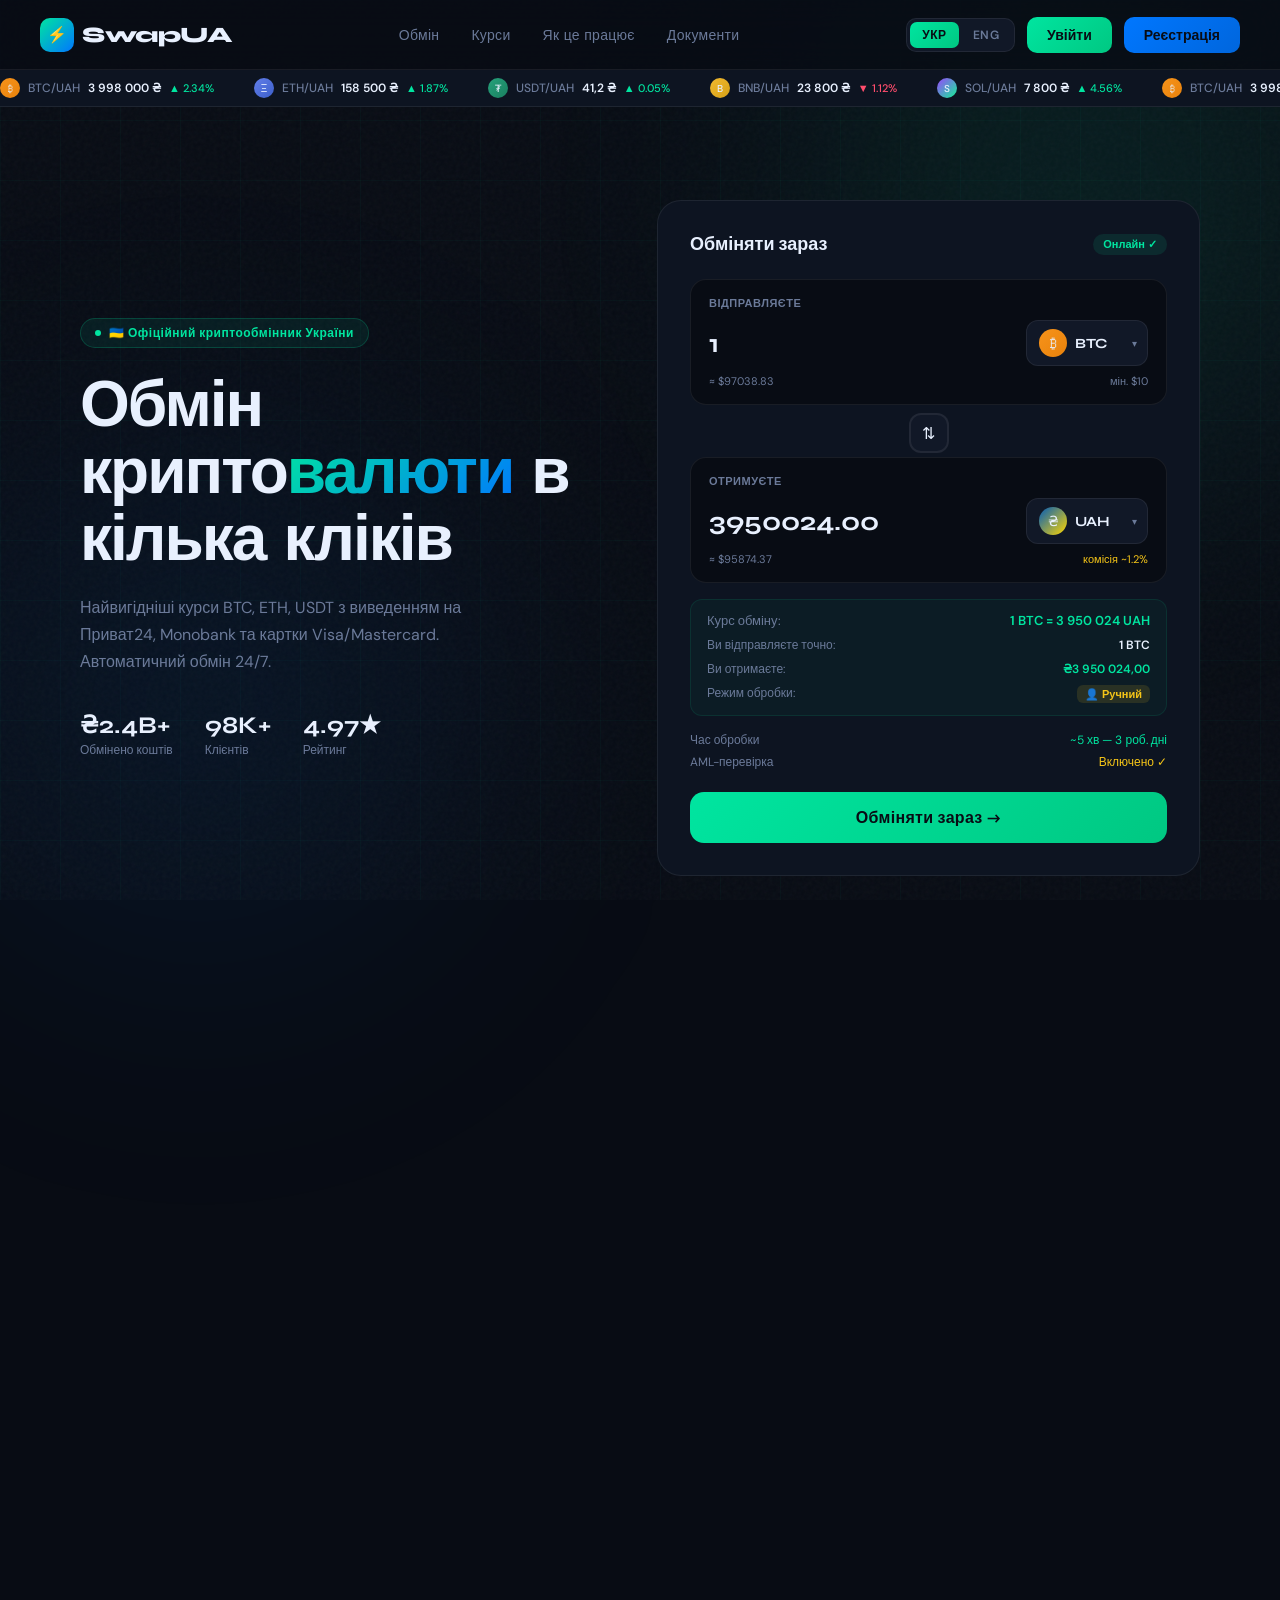
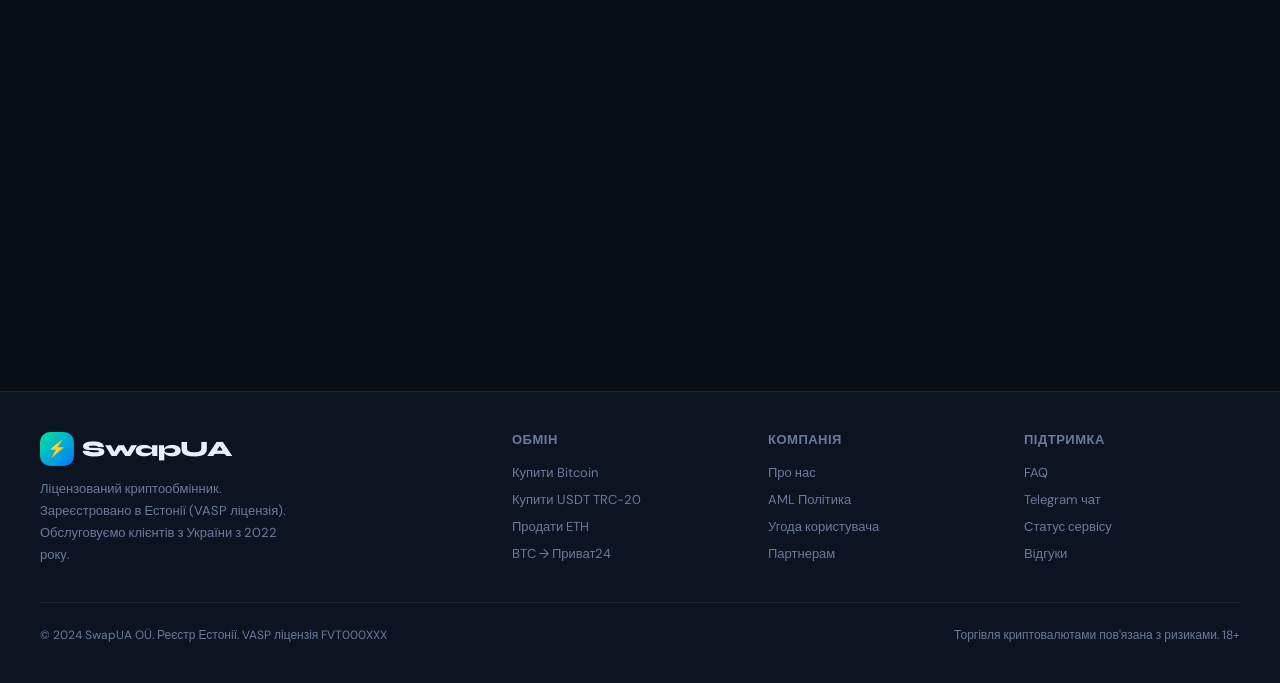
==== index.html @ 4ce8e7e5 "Add files via upload" ====
<!DOCTYPE html>
<html lang="uk">
<head>
<meta charset="UTF-8">
<meta name="viewport" content="width=device-width, initial-scale=1.0">
<title>SwapUA — Криптообмінник</title>
<link href="https://fonts.googleapis.com/css2?family=Syne:wght@400;600;700;800&family=DM+Sans:wght@300;400;500&display=swap" rel="stylesheet">
<link rel="stylesheet" href="style.css">
</head>
<body>

<div class="grid-bg"></div>
<div class="aurora aurora-1"></div>
<div class="aurora aurora-2"></div>

<!-- HEADER -->
<header>
  <a href="#" class="logo">
    <div class="logo-icon">⚡</div>
    SwapUA
  </a>

  <nav>
    <a href="#exchange" data-i18n="nav_exchange">Обмін</a>
    <a href="#rates" data-i18n="nav_rates">Курси</a>
    <a href="#how" data-i18n="nav_how">Як це працює</a>
    <a href="#legal" data-i18n="nav_legal">Документи</a>
  </nav>

  <div class="header-right">
    <div class="lang-switcher">
      <button class="lang-btn active" onclick="setLang('uk')">УКР</button>
      <button class="lang-btn" onclick="setLang('en')">ENG</button>
    </div>
    <button class="btn-primary" id="header-login-btn" onclick="openModal('login')" data-i18n="btn_login">Увійти</button>
    <button class="btn-primary" id="header-reg-btn" style="background: linear-gradient(135deg, var(--accent2), #0066dd);" onclick="openModal('register')" data-i18n="btn_register">Реєстрація</button>

    <!-- User menu (shown after login) -->
    <div id="header-user-menu" style="display:none;align-items:center;gap:10px">
      <button onclick="openWallet()" style="padding:8px 12px;background:rgba(0,119,255,0.1);border:1px solid rgba(0,119,255,0.25);border-radius:10px;color:var(--accent2);font-size:12px;font-weight:600;cursor:pointer;transition:all 0.2s;font-family:DM Sans,sans-serif" title="Гаманець">💼 Гаманець</button>
      <div onclick="openCabinet()" style="display:flex;align-items:center;gap:8px;cursor:pointer;padding:6px 12px;background:var(--surface2);border:1px solid var(--border);border-radius:12px;transition:all 0.2s" onmouseover="this.style.borderColor='rgba(0,229,160,0.4)'" onmouseout="this.style.borderColor='var(--border)'">
        <div id="header-avatar" class="user-avatar" style="width:30px;height:30px;font-size:11px;font-weight:800">??</div>
        <span id="header-username" style="font-size:13px;font-weight:600;max-width:90px;overflow:hidden;text-overflow:ellipsis;white-space:nowrap">User</span>
        <span id="header-role-badge" style="display:none;font-size:9px;background:rgba(255,77,109,0.2);color:#ff4d6d;padding:2px 6px;border-radius:4px;font-weight:700">ADMIN</span>
      </div>
    </div>
  </div>
</header>

<!-- TICKER -->
<div class="ticker-bar">
  <div class="ticker-inner" id="ticker">
    <!-- JS fills -->
  </div>
</div>

<main>
  <!-- HERO -->
  <section class="hero" id="exchange">
    <div class="hero-left">
      <div class="hero-label" data-i18n="hero_badge">🇺🇦 Офіційний криптообмінник України</div>
      <h1 data-i18n-html="hero_title">Обмін крипто<span>валюти</span> в кілька кліків</h1>
      <p class="hero-desc" data-i18n="hero_desc">Найвигідніші курси BTC, ETH, USDT з виведенням на Приват24, Monobank та картки Visa/Mastercard. Автоматичний обмін 24/7.</p>
      <div class="hero-stats">
        <div class="stat">
          <div class="stat-val">₴2.4B+</div>
          <div class="stat-lbl" data-i18n="stat1">Обмінено коштів</div>
        </div>
        <div class="stat">
          <div class="stat-val">98K+</div>
          <div class="stat-lbl" data-i18n="stat2">Клієнтів</div>
        </div>
        <div class="stat">
          <div class="stat-val">4.97★</div>
          <div class="stat-lbl" data-i18n="stat3">Рейтинг</div>
        </div>
      </div>
    </div>

    <!-- EXCHANGE WIDGET -->
    <div class="exchange-card" id="exchange-widget">
      <div class="card-title">
        <span data-i18n="widget_title">Обміняти зараз</span>
        <span class="card-badge" data-i18n="widget_badge">Онлайн ✓</span>
      </div>

      <div class="swap-field">
        <label data-i18n="give">ВІДПРАВЛЯЄТЕ</label>
        <div class="field-inner">
          <input type="number" id="fromAmount" placeholder="0.00" oninput="calcExchange('from')" value="1">
          <div class="currency-select">
            <div class="coin-icon btc" id="fromIcon">₿</div>
            <select id="fromCurrency" onchange="updateRate()">
              <option value="BTC">BTC</option>
              <option value="ETH">ETH</option>
              <option value="USDT">USDT</option>
              <option value="BNB">BNB</option>
              <option value="SOL">SOL</option>
              <option value="UAH">UAH</option>
            </select>
            <span class="select-arrow">▾</span>
          </div>
        </div>
        <div class="field-balance" style="justify-content:space-between">
          <span id="from-usd-equiv" style="color:var(--muted);font-size:11px">≈ $0.00</span>
          <span style="color:var(--muted);font-size:11px" data-i18n="min_sum_hint">мін. $10</span>
        </div>
      </div>

      <div class="swap-arrow-wrap">
        <div class="swap-arrow" onclick="swapCurrencies()" title="Поміняти місцями">⇅</div>
      </div>

      <div class="swap-field">
        <label data-i18n="get">ОТРИМУЄТЕ</label>
        <div class="field-inner">
          <input type="number" id="toAmount" placeholder="0.00" oninput="calcExchange('to')">
          <div class="currency-select">
            <div class="coin-icon uah" id="toIcon">₴</div>
            <select id="toCurrency" onchange="updateRate()">
              <option value="UAH">UAH</option>
              <option value="BTC">BTC</option>
              <option value="ETH">ETH</option>
              <option value="USDT">USDT</option>
              <option value="BNB">BNB</option>
              <option value="SOL">SOL</option>
            </select>
            <span class="select-arrow">▾</span>
          </div>
        </div>
        <div class="field-balance" style="justify-content:space-between">
          <span id="to-usd-equiv" style="color:var(--muted);font-size:11px">≈ $0.00</span>
          <span style="color:var(--gold);font-size:11px" id="feeDisplay">комісія ~1.2%</span>
        </div>
      </div>

      <div class="rate-info" style="flex-direction:column;gap:8px;align-items:stretch">
        <div style="display:flex;justify-content:space-between;align-items:center">
          <span class="rate-label" data-i18n="rate_label">Курс обміну:</span>
          <span class="rate-val" id="rateDisplay">1 BTC = 3,998,000 UAH</span>
        </div>
        <div style="display:flex;justify-content:space-between;font-size:12px">
          <span style="color:var(--muted)">Ви відправляєте точно:</span>
          <span id="exact-send" style="color:var(--text);font-weight:600">—</span>
        </div>
        <div style="display:flex;justify-content:space-between;font-size:12px">
          <span style="color:var(--muted)">Ви отримаєте:</span>
          <span id="exact-get" style="color:var(--accent);font-weight:600">—</span>
        </div>
        <div style="display:flex;justify-content:space-between;font-size:12px">
          <span style="color:var(--muted)">Режим обробки:</span>
          <span id="mode-badge" style="font-weight:600;font-size:11px;padding:2px 8px;border-radius:6px;background:rgba(0,229,160,0.12);color:var(--accent)">⚡ Авто</span>
        </div>
      </div>

      <div class="fee-row"><span data-i18n="processing">Час обробки</span><span style="color:var(--accent)">~5 хв — 3 роб. дні</span></div>
      <div class="fee-row"><span data-i18n="aml">AML-перевірка</span><span style="color:var(--gold)" data-i18n="included">Включено ✓</span></div>

      <button class="submit-btn" onclick="startExchange()" data-i18n="btn_exchange">Обміняти зараз →</button>
    </div>
  </section>

  <!-- FEATURES -->
  <section class="features reveal" id="features">
    <div class="section-header">
      <div class="section-tag" data-i18n="why_tag">Чому ми</div>
      <h2 data-i18n="why_title">Безпечно. Швидко. Вигідно.</h2>
    </div>
    <div class="features-grid">
      <div class="feature-card">
        <div class="feature-icon" style="background:rgba(0,229,160,0.1)">🔒</div>
        <h3 data-i18n="f1_title">AML/KYC захист</h3>
        <p data-i18n="f1_desc">Автоматична перевірка кожної транзакції через Chainalysis та Crystal Blockchain. Ваші кошти завжди чисті.</p>
      </div>
      <div class="feature-card">
        <div class="feature-icon" style="background:rgba(0,119,255,0.1)">⚡</div>
        <h3 data-i18n="f2_title">Миттєвий обмін</h3>
        <p data-i18n="f2_desc">Автоматичні угоди до $5,000 виконуються за 5-15 хвилин. Підтримуємо TRC-20 та ERC-20 для USDT.</p>
      </div>
      <div class="feature-card">
        <div class="feature-icon" style="background:rgba(245,197,24,0.1)">📈</div>
        <h3 data-i18n="f3_title">Найкращий курс</h3>
        <p data-i18n="f3_desc">Курс формується на основі даних Binance та WhiteBIT з мінімальною націнкою 0.8-1.5%.</p>
      </div>
      <div class="feature-card">
        <div class="feature-icon" style="background:rgba(0,229,160,0.1)">🏦</div>
        <h3 data-i18n="f4_title">Українські банки</h3>
        <p data-i18n="f4_desc">Виведення на Приват24, Monobank, ПУМБ, А-Банк. Поповнення через Visa/Mastercard.</p>
      </div>
      <div class="feature-card">
        <div class="feature-icon" style="background:rgba(0,119,255,0.1)">🛡️</div>
        <h3 data-i18n="f5_title">Холодне зберігання</h3>
        <p data-i18n="f5_desc">95% резервів на холодних гаманцях з мультипідписом. 2FA для всіх акаунтів.</p>
      </div>
      <div class="feature-card">
        <div class="feature-icon" style="background:rgba(245,197,24,0.1)">📋</div>
        <h3 data-i18n="f6_title">Легальна робота</h3>
        <p data-i18n="f6_desc">Зареєстровані в ЄС (Естонія). Відповідаємо вимогам AML/VASP Директиви ЄС 5AMLD/6AMLD.</p>
      </div>
    </div>
  </section>

  <!-- RATES TABLE -->
  <section class="pairs-section reveal" id="rates">
    <div class="section-header">
      <div class="section-tag" data-i18n="rates_tag">Актуальні курси</div>
      <h2 data-i18n="rates_title">Популярні напрямки обміну</h2>
    </div>
    <div class="pairs-table">
      <table>
        <thead>
          <tr>
            <th data-i18n="th_pair">Пара</th>
            <th data-i18n="th_buy">Купівля</th>
            <th data-i18n="th_sell">Продаж</th>
            <th data-i18n="th_change">Зміна 24г</th>
            <th data-i18n="th_reserve">Резерв</th>
            <th></th>
          </tr>
        </thead>
        <tbody id="ratesTable">
          <!-- JS fills -->
        </tbody>
      </table>
    </div>
  </section>

  <!-- HOW IT WORKS -->
  <section class="steps-section reveal" id="how">
    <div class="section-header">
      <div class="section-tag" data-i18n="how_tag">Як це працює</div>
      <h2 data-i18n="how_title">4 кроки до обміну</h2>
    </div>
    <div class="steps-grid">
      <div class="step-card">
        <div class="step-num">1</div>
        <h3 data-i18n="s1_title">Оберіть напрямок</h3>
        <p data-i18n="s1_desc">Вкажіть яку валюту ви відправляєте та що хочете отримати</p>
      </div>
      <div class="step-card">
        <div class="step-num">2</div>
        <h3 data-i18n="s2_title">Вкажіть реквізити</h3>
        <p data-i18n="s2_desc">Введіть адресу гаманця або номер картки для зарахування коштів</p>
      </div>
      <div class="step-card">
        <div class="step-num">3</div>
        <h3 data-i18n="s3_title">Відправте кошти</h3>
        <p data-i18n="s3_desc">Переведіть вказану суму на наші реквізити, ми підтвердимо отримання</p>
      </div>
      <div class="step-card">
        <div class="step-num">4</div>
        <h3 data-i18n="s4_title">Отримайте гроші</h3>
        <p data-i18n="s4_desc">Після підтвердження ви отримаєте кошти протягом 5-30 хвилин</p>
      </div>
    </div>
  </section>

  <!-- LEGAL CHECKLIST -->
  <section class="legal-section reveal" id="legal">
    <div class="section-header">
      <div class="section-tag" data-i18n="legal_tag">Checklist для бізнесу</div>
      <h2 data-i18n="legal_title">Покроковий план запуску</h2>
    </div>

    <div class="tabs">
      <button class="tab-btn active" onclick="switchTab('legal-tab')" data-i18n="tab_legal">⚖️ Юридична підготовка</button>
      <button class="tab-btn" onclick="switchTab('tech-tab')" data-i18n="tab_tech">💻 Технічна реалізація</button>
      <button class="tab-btn" onclick="switchTab('security-tab')" data-i18n="tab_security">🔐 Безпека</button>
      <button class="tab-btn" onclick="switchTab('launch-tab')" data-i18n="tab_launch">🚀 Запуск</button>
    </div>

    <div id="legal-tab" class="tab-content active">
      <div class="checklist">
        <div class="check-item">
          <div class="check-icon warn">⚠</div>
          <div class="check-text">
            <strong data-i18n="l1_title">Закон «Про віртуальні активи» — статус 2024</strong>
            <span data-i18n="l1_desc">Закон № 2074-IX прийнятий, але не набрав чинності — для цього потрібні зміни до Податкового кодексу. Повноцінна регуляція очікується. Поки що криптовалюти в "сірій зоні" — ні заборонені, ні легалізовані.</span>
          </div>
        </div>
        <div class="check-item">
          <div class="check-icon info">🇪🇺</div>
          <div class="check-text">
            <strong data-i18n="l2_title">Реєстрація в Естонії або Литві (рекомендовано)</strong>
            <span data-i18n="l2_desc">Естонія: VASP-ліцензія від Finantsinspektsioon (~€3,500-5,000, 3-6 місяців). Литва: реєстрація VASP у FNTT (~€1,000-2,000). Обидва варіанти дозволяють легально обслуговувати клієнтів з України. Польща — альтернатива через реєстр VASP у KNF.</span>
          </div>
        </div>
        <div class="check-item">
          <div class="check-icon warn">₴</div>
          <div class="check-text">
            <strong data-i18n="l3_title">Оподаткування для фізичних осіб (Україна)</strong>
            <span data-i18n="l3_desc">Дохід від обміну крипто для фізосіб: ПДФО 18% + військовий збір 1.5% = 19.5% від прибутку. База — різниця між ціною продажу та купівлі крипти. Рекомендуємо ФОП 3 група (єдиний податок 5%) для легального проведення операцій через бізнес.</span>
          </div>
        </div>
        <div class="check-item">
          <div class="check-icon done">✓</div>
          <div class="check-text">
            <strong data-i18n="l4_title">AML/KYC — обов'язкові вимоги</strong>
            <span data-i18n="l4_desc">При ліцензії ЄС — обов'язкова KYC верифікація (паспорт + фото). Підключити AML-скринінг: Chainalysis, Crystal Blockchain або Elliptic. Перевіряти "брудну" крипто пов'язану з darknet/sanctions. Вести журнали транзакцій 5 років. CTR для операцій від €10,000.</span>
          </div>
        </div>
        <div class="check-item">
          <div class="check-icon info">📄</div>
          <div class="check-text">
            <strong data-i18n="l5_title">Внутрішні документи</strong>
            <span data-i18n="l5_desc">Розробити: Політику AML/CFT, KYC-процедури, Правила Сервісу, Політику конфіденційності (GDPR), Договір публічної оферти. Призначити AML-офіцера. Підписати договір з банком-партнером для фіатних операцій.</span>
          </div>
        </div>
      </div>
    </div>

    <div id="tech-tab" class="tab-content">
      <div class="checklist">
        <div class="check-item">
          <div class="check-icon info">🏗️</div>
          <div class="check-text">
            <strong data-i18n="t1_title">Вибір архітектури: White Label vs власна розробка</strong>
            <span data-i18n="t1_desc">White Label (BoxExchanger, Merkeleon): $2,000-8,000, запуск за 2-4 тижні. Власна розробка: від $50,000+, 6-12 місяців. Рекомендація: на старті — White Label рішення для перевірки бізнес-моделі, потім власна розробка.</span>
          </div>
        </div>
        <div class="check-item">
          <div class="check-icon done">✓</div>
          <div class="check-text">
            <strong data-i18n="t2_title">Стек технологій</strong>
            <span data-i18n="t2_desc">Backend: Laravel (PHP) або Node.js + TypeScript. Frontend: React.js / Next.js. БД: PostgreSQL + Redis (кешування курсів). Блокчейн: BitcoinCore, Geth (Ethereum), TRON Full Node. Платіжні шлюзи: WayForPay, LiqPay, Plata (UA). Хостинг: AWS Frankfurt або Hetzner (Фінляндія) для GDPR.</span>
          </div>
        </div>
        <div class="check-item">
          <div class="check-icon done">✓</div>
          <div class="check-text">
            <strong data-i18n="t3_title">Модуль гаманців та резервів</strong>
            <span data-i18n="t3_desc">Гарячі гаманці: 5-10% резервів для автоматичних виплат. Холодні гаманці: 90-95% резервів на апаратних гаманцях (Ledger/Trezor) з multisig 2-of-3. Підтримка мереж: BTC (SegWit), ETH (ERC-20), TRON (TRC-20), BNB Smart Chain. Автоматичне поповнення гарячих гаманців.</span>
          </div>
        </div>
        <div class="check-item">
          <div class="check-icon info">💰</div>
          <div class="check-text">
            <strong data-i18n="t4_title">Курсоутворення та ліквідність</strong>
            <span data-i18n="t4_desc">Підключити API: Binance, WhiteBIT, Bybit для отримання ринкових курсів (WebSocket). Додати спред 0.8-2% (залежно від обсягу). Для великих угод ($10K+) — ручний режим з OTC-деском. API агрегатор: CoinGecko або CoinMarketCap для резервних даних.</span>
          </div>
        </div>
      </div>
    </div>

    <div id="security-tab" class="tab-content">
      <div class="checklist">
        <div class="check-item">
          <div class="check-icon done">✓</div>
          <div class="check-text">
            <strong data-i18n="sec1_title">Двофакторна автентифікація (2FA)</strong>
            <span data-i18n="sec1_desc">Обов'язкова 2FA для адмінів через TOTP (Google Authenticator). Рекомендована для клієнтів при виведенні від $500. Апаратні ключі (YubiKey) для серверного доступу. SMS-верифікація як резервний метод.</span>
          </div>
        </div>
        <div class="check-item">
          <div class="check-icon done">✓</div>
          <div class="check-text">
            <strong data-i18n="sec2_title">Захист від DDoS та атак</strong>
            <span data-i18n="sec2_desc">Cloudflare Pro/Business план (від $20/місяць) — DDoS L3/L4/L7. WAF (Web Application Firewall) для захисту від SQL-ін'єкцій та XSS. Rate limiting на API (max 100 req/хв на IP). Окремий сервер для адмін-панелі (whitelist IP). SSL/TLS 1.3 обов'язково.</span>
          </div>
        </div>
        <div class="check-item">
          <div class="check-icon warn">🔑</div>
          <div class="check-text">
            <strong data-i18n="sec3_title">Управління приватними ключами</strong>
            <span data-i18n="sec3_desc">Multisig схема: 2-of-3 підписи для виведення з холодних гаманців. Зберігання seed-фраз в HSM (Hardware Security Module) або розподілено між засновниками. Ніколи не зберігати ключі на онлайн-серверах. Щомісячний аудит гаманців.</span>
          </div>
        </div>
        <div class="check-item">
          <div class="check-icon info">📊</div>
          <div class="check-text">
            <strong data-i18n="sec4_title">Моніторинг та аудит</strong>
            <span data-i18n="sec4_desc">Система алертів: сповіщення при аномальних транзакціях (Telegram-бот). Логування всіх дій адмінів. Щоквартальний pentest від незалежної компанії. Програма Bug Bounty для пошуку вразливостей. Резервне копіювання БД щогодини.</span>
          </div>
        </div>
      </div>
    </div>

    <div id="launch-tab" class="tab-content">
      <div class="checklist">
        <div class="check-item">
          <div class="check-icon info">🎯</div>
          <div class="check-text">
            <strong data-i18n="la1_title">SEO для українського ринку</strong>
            <span data-i18n="la1_desc">URL структура: /купити-btc-грн, /продати-usdt-trc20, /обмін-eth-на-гривню. Ключові слова: "криптообмінник Україна", "купити біткоін за гривню", "USDT TRC20 Приват24". Реєстрація в агрегаторах: BestChange, Obmify, Kurs.expert. Локальне SEO — Google Business Profile.</span>
          </div>
        </div>
        <div class="check-item">
          <div class="check-icon done">✓</div>
          <div class="check-text">
            <strong data-i18n="la2_title">Агрегатори та моніторинги</strong>
            <span data-i18n="la2_desc">Підключитися до BestChange (найбільший агрегатор в СНД/UA): реєстрація + верифікація резервів. Obmify, Сhanger.com, ExchangeSumo. Підтримувати актуальні курси через XML/JSON API feed кожні 30 секунд. Рейтинг залежить від відгуків — стимулювати клієнтів.</span>
          </div>
        </div>
        <div class="check-item">
          <div class="check-icon done">✓</div>
          <div class="check-text">
            <strong data-i18n="la3_title">Маркетинг та партнерська програма</strong>
            <span data-i18n="la3_desc">Реферальна програма: 0.3-0.5% від обсягу залученого клієнта. Telegram-канал з курсами та новинами. Партнерство з Ukrainian crypto-спільнотами (Cryptoukraine, UAH crypto). Google Ads на брендові та транзакційні запити. Бонус 50 грн за перший обмін.</span>
          </div>
        </div>
        <div class="check-item">
          <div class="check-icon warn">📞</div>
          <div class="check-text">
            <strong data-i18n="la4_title">Підтримка клієнтів</strong>
            <span data-i18n="la4_desc">Live-chat на сайті (Intercom або Crisp). Telegram-бот для перевірки статусу угоди. Підтримка 24/7 або 9:00-22:00. SLA: відповідь протягом 15 хвилин. Публічна сторінка status.swapua.com для відстеження доступності сервісу.</span>
          </div>
        </div>
      </div>
    </div>
  </section>
</main>

<!-- FOOTER -->
<footer>
  <div class="footer-inner">
    <div class="footer-brand">
      <a href="#" class="logo" style="text-decoration:none;">
        <div class="logo-icon">⚡</div>
        SwapUA
      </a>
      <p data-i18n="footer_desc">Ліцензований криптообмінник. Зареєстровано в Естонії (VASP ліцензія). Обслуговуємо клієнтів з України з 2022 року.</p>
    </div>
    <div class="footer-col">
      <h4 data-i18n="footer_exchange">Обмін</h4>
      <a href="#" data-i18n="fc1_1">Купити Bitcoin</a>
      <a href="#" data-i18n="fc1_2">Купити USDT TRC-20</a>
      <a href="#" data-i18n="fc1_3">Продати ETH</a>
      <a href="#" data-i18n="fc1_4">BTC → Приват24</a>
    </div>
    <div class="footer-col">
      <h4 data-i18n="footer_company">Компанія</h4>
      <a href="#" data-i18n="fc2_1">Про нас</a>
      <a href="#" data-i18n="fc2_2">AML Політика</a>
      <a href="#" data-i18n="fc2_3">Угода користувача</a>
      <a href="#" data-i18n="fc2_4">Партнерам</a>
    </div>
    <div class="footer-col">
      <h4 data-i18n="footer_support">Підтримка</h4>
      <a href="#" data-i18n="fc3_1">FAQ</a>
      <a href="#" data-i18n="fc3_2">Telegram чат</a>
      <a href="#" data-i18n="fc3_3">Статус сервісу</a>
      <a href="#" data-i18n="fc3_4">Відгуки</a>
    </div>
  </div>
  <div class="footer-bottom">
    <span data-i18n="footer_copy">© 2024 SwapUA OÜ. Реєстр Естонії. VASP ліцензія FVT000XXX</span>
    <span data-i18n="footer_risk">Торгівля криптовалютами пов'язана з ризиками. 18+</span>
  </div>
</footer>

<!-- ══════════════ MODAL: LOGIN ══════════════ -->
<div class="modal-overlay" id="modal-login">
  <div class="modal" style="max-width:420px">
    <button class="modal-close" onclick="closeModal('login')">×</button>
    <div style="text-align:center;margin-bottom:24px">
      <div style="width:52px;height:52px;background:linear-gradient(135deg,var(--accent),var(--accent2));border-radius:16px;display:flex;align-items:center;justify-content:center;font-size:24px;margin:0 auto 12px">🔐</div>
      <h2 style="font-family:Syne,sans-serif;font-size:22px;font-weight:800;letter-spacing:-0.5px" data-i18n="login_title">Увійти</h2>
      <p style="font-size:13px;color:var(--muted);margin-top:4px" data-i18n="login_desc">Раді вас бачити знову!</p>
    </div>
    <div class="form-group">
      <label data-i18n="email">Email</label>
      <input type="email" id="login-email" placeholder="your@email.com" oninput="clearFormError('login-error')">
    </div>
    <div class="form-group" style="position:relative">
      <label data-i18n="password">Пароль</label>
      <input type="password" id="login-password" placeholder="••••••••" oninput="clearFormError('login-error')" onkeydown="if(event.key==='Enter')doLogin()">
      <span onclick="togglePass('login-password',this)" style="position:absolute;right:14px;top:38px;cursor:pointer;color:var(--muted);font-size:16px;user-select:none">👁</span>
    </div>
    <div id="login-error" class="form-error" style="display:none"></div>
    <button class="submit-btn" onclick="doLogin()" id="login-submit-btn" data-i18n="btn_login">Увійти</button>
    <div style="text-align:center;margin-top:16px;font-size:13px;color:var(--muted)">
      Немає акаунту? <span onclick="switchModal('login','register')" style="color:var(--accent);cursor:pointer;font-weight:600">Зареєструватись</span>
    </div>
  </div>
</div>

<!-- ══════════════ MODAL: REGISTER ══════════════ -->
<div class="modal-overlay" id="modal-register">
  <div class="modal" style="max-width:460px">
    <button class="modal-close" onclick="closeModal('register')">×</button>
    <div style="text-align:center;margin-bottom:24px">
      <div style="width:52px;height:52px;background:linear-gradient(135deg,var(--accent),var(--accent2));border-radius:16px;display:flex;align-items:center;justify-content:center;font-size:24px;margin:0 auto 12px">🚀</div>
      <h2 style="font-family:Syne,sans-serif;font-size:22px;font-weight:800;letter-spacing:-0.5px" data-i18n="reg_title">Реєстрація</h2>
      <p style="font-size:13px;color:var(--muted);margin-top:4px" data-i18n="reg_desc">Створіть акаунт та отримайте бонус ₴50</p>
    </div>
    <div style="display:grid;grid-template-columns:1fr 1fr;gap:12px">
      <div class="form-group">
        <label>Ім'я *</label>
        <input type="text" id="reg-firstname" placeholder="Іван" oninput="clearFormError('reg-error')">
      </div>
      <div class="form-group">
        <label>Прізвище *</label>
        <input type="text" id="reg-lastname" placeholder="Петренко" oninput="clearFormError('reg-error')">
      </div>
    </div>
    <div class="form-group">
      <label>Email *</label>
      <input type="email" id="reg-email" placeholder="your@email.com" oninput="clearFormError('reg-error')">
    </div>
    <div class="form-group">
      <label>Номер телефону</label>
      <input type="tel" id="reg-phone" placeholder="+380 XX XXX XX XX">
    </div>
    <div class="form-group" style="position:relative">
      <label>Пароль * <span style="color:var(--muted);font-weight:400;font-size:11px">(мін. 8 символів, 1 велика, 1 цифра)</span></label>
      <input type="password" id="reg-password" placeholder="••••••••" oninput="checkPasswordStrength(this.value);clearFormError('reg-error')">
      <span onclick="togglePass('reg-password',this)" style="position:absolute;right:14px;top:38px;cursor:pointer;color:var(--muted);font-size:16px;user-select:none">👁</span>
    </div>
    <div id="pw-strength-bar" style="height:4px;border-radius:4px;background:var(--border);margin:-6px 0 12px;overflow:hidden">
      <div id="pw-strength-fill" style="height:100%;width:0%;transition:width 0.3s,background 0.3s;border-radius:4px"></div>
    </div>
    <div class="form-group" style="position:relative">
      <label>Підтвердити пароль *</label>
      <input type="password" id="reg-password2" placeholder="••••••••" oninput="clearFormError('reg-error')" onkeydown="if(event.key==='Enter')doRegister()">
      <span onclick="togglePass('reg-password2',this)" style="position:absolute;right:14px;top:38px;cursor:pointer;color:var(--muted);font-size:16px;user-select:none">👁</span>
    </div>
    <div class="form-group">
      <label style="display:flex;align-items:flex-start;gap:8px;cursor:pointer;font-weight:400;text-transform:none;letter-spacing:0;font-size:12px;color:var(--muted)">
        <input type="checkbox" id="reg-terms" style="margin-top:2px;accent-color:var(--accent)">
        Я погоджуюсь з <span style="color:var(--accent);margin:0 3px;cursor:pointer">Умовами використання</span> та <span style="color:var(--accent);margin:0 3px;cursor:pointer">Політикою конфіденційності</span>
      </label>
    </div>
    <div id="reg-error" class="form-error" style="display:none"></div>
    <button class="submit-btn" onclick="doRegister()" id="reg-submit-btn">Зареєструватися 🎉</button>
    <div style="text-align:center;margin-top:16px;font-size:13px;color:var(--muted)">
      Вже є акаунт? <span onclick="switchModal('register','login')" style="color:var(--accent);cursor:pointer;font-weight:600">Увійти</span>
    </div>
  </div>
</div>

<!-- ══════════════ MODAL: USER CABINET ══════════════ -->
<div class="modal-overlay" id="modal-cabinet">
  <div class="modal" style="max-width:540px">
    <button class="modal-close" onclick="closeModal('cabinet')">×</button>
    <div id="cabinet-content"></div>
  </div>
</div>

<!-- ══════════════ MODAL: ADMIN PANEL ══════════════ -->
<div class="modal-overlay" id="modal-admin">
  <div class="modal" style="max-width:700px;max-height:85vh;overflow-y:auto">
    <button class="modal-close" onclick="closeModal('admin')">×</button>
    <div style="display:flex;align-items:center;gap:12px;margin-bottom:24px">
      <div style="width:44px;height:44px;background:linear-gradient(135deg,#ff4d6d,#c9184a);border-radius:12px;display:flex;align-items:center;justify-content:center;font-size:20px">🛡️</div>
      <div>
        <h2 style="font-family:Syne,sans-serif;font-size:20px;font-weight:800;letter-spacing:-0.5px">Адмін-панель</h2>
        <p style="font-size:12px;color:var(--muted)">База користувачів SwapUA</p>
      </div>
      <button onclick="exportUsers()" style="margin-left:auto;padding:8px 14px;background:rgba(0,229,160,0.1);border:1px solid rgba(0,229,160,0.3);border-radius:10px;color:var(--accent);font-size:12px;font-weight:600;cursor:pointer">⬇ Експорт JSON</button>
    </div>
    <div id="admin-stats" style="display:grid;grid-template-columns:repeat(3,1fr);gap:12px;margin-bottom:20px"></div>
    <input type="text" id="admin-search" placeholder="🔍 Пошук по імені або email..." oninput="renderAdminTable()" style="width:100%;padding:10px 14px;background:var(--bg);border:1px solid var(--border);border-radius:10px;color:var(--text);font-size:13px;outline:none;margin-bottom:14px">
    <div id="admin-table"></div>
  </div>
</div>

<!-- ══════════════ MODAL: ORDER FORM ══════════════ -->
<div class="modal-overlay" id="modal-order">
  <div class="modal" style="max-width:500px;max-height:92vh;overflow-y:auto;padding:0">

    <!-- Header gradient -->
    <div style="background:linear-gradient(135deg,#0d2137,#091420);border-radius:24px 24px 0 0;padding:28px 28px 24px;border-bottom:1px solid var(--border)">
      <div style="display:flex;align-items:flex-start;justify-content:space-between;gap:12px">
        <div>
          <div style="display:inline-flex;align-items:center;gap:6px;background:rgba(0,229,160,0.1);border:1px solid rgba(0,229,160,0.2);border-radius:100px;padding:4px 12px;font-size:11px;font-weight:700;color:var(--accent);margin-bottom:10px">
            <span style="width:6px;height:6px;background:var(--accent);border-radius:50%;animation:blink 1.5s infinite"></span>
            Нова заявка
          </div>
          <h2 style="font-family:Syne,sans-serif;font-size:20px;font-weight:800;letter-spacing:-0.5px;margin-bottom:6px">Заповніть форму заявки</h2>
          <p style="font-size:12px;color:var(--muted);line-height:1.5">Вкажіть контактні дані та реквізити для отримання коштів</p>
        </div>
        <button class="modal-close" onclick="closeModal('order')" style="position:static;flex-shrink:0">×</button>
      </div>

      <!-- Order summary strip -->
      <div id="order-summary-strip" style="display:flex;align-items:center;justify-content:space-between;background:rgba(0,0,0,0.3);border:1px solid var(--border);border-radius:14px;padding:14px 16px;margin-top:16px;gap:8px;flex-wrap:wrap">
        <div style="text-align:center">
          <div style="font-size:10px;color:var(--muted);font-weight:600;text-transform:uppercase;letter-spacing:0.5px;margin-bottom:4px">Відправляєте</div>
          <div id="ord-from" style="font-family:Syne,sans-serif;font-size:16px;font-weight:800;color:var(--text)">—</div>
        </div>
        <div style="font-size:22px;color:var(--muted)">→</div>
        <div style="text-align:center">
          <div style="font-size:10px;color:var(--muted);font-weight:600;text-transform:uppercase;letter-spacing:0.5px;margin-bottom:4px">Отримуєте</div>
          <div id="ord-to" style="font-family:Syne,sans-serif;font-size:16px;font-weight:800;color:var(--accent)">—</div>
        </div>
        <div style="text-align:center">
          <div style="font-size:10px;color:var(--muted);font-weight:600;text-transform:uppercase;letter-spacing:0.5px;margin-bottom:4px">Курс</div>
          <div id="ord-rate" style="font-size:12px;font-weight:600;color:var(--text)">—</div>
        </div>
        <div id="ord-mode-wrap" style="text-align:center">
          <div style="font-size:10px;color:var(--muted);font-weight:600;text-transform:uppercase;letter-spacing:0.5px;margin-bottom:4px">Режим</div>
          <div id="ord-mode" style="font-size:11px;font-weight:700;padding:3px 10px;border-radius:6px">—</div>
        </div>
      </div>
    </div>

    <div style="padding:24px 28px">

      <!-- Info box -->
      <div style="background:rgba(245,197,24,0.06);border:1px solid rgba(245,197,24,0.2);border-radius:14px;padding:16px;margin-bottom:22px">
        <div style="font-size:13px;font-weight:700;color:var(--gold);margin-bottom:10px">ℹ️ Умови обробки заявки</div>
        <div style="font-size:12px;color:var(--muted);line-height:1.8">
          Обмін працює в <strong style="color:var(--text)">автоматичному режимі</strong> за умови:
          <ul style="margin:6px 0 6px 16px;list-style:disc">
            <li>відправили <strong style="color:var(--accent)">точну суму</strong>, зазначену в заявці</li>
            <li>сума <strong style="color:var(--accent)">не перевищує 3 000 USD/USDT</strong> в еквіваленті при отриманні</li>
          </ul>
          В інших випадках — <strong style="color:var(--text)">ручне опрацювання</strong> (у робочий час).
        </div>
        <div style="margin-top:12px;padding:10px 14px;background:rgba(255,77,109,0.08);border:1px solid rgba(255,77,109,0.2);border-radius:10px">
          <div style="font-size:12px;font-weight:700;color:#ff4d6d;margin-bottom:4px">⚠️ Увага!</div>
          <div style="font-size:12px;color:var(--muted);line-height:1.6">Гроші можуть зараховуватись на картки від <strong style="color:var(--text)">5 хвилин до 3 робочих днів!</strong></div>
        </div>
        <div style="margin-top:10px;display:flex;gap:16px;font-size:12px;color:var(--muted)">
          <span>🕐 <strong style="color:var(--text)">Пн–Пт:</strong> 09:30–18:30</span>
          <span>🚫 <strong style="color:var(--text)">Сб, Нд:</strong> вихідний</span>
        </div>
      </div>

      <!-- Contact fields -->
      <div style="font-size:12px;font-weight:700;letter-spacing:0.5px;text-transform:uppercase;color:var(--muted);margin-bottom:12px">Контактні дані</div>

      <div class="form-group">
        <label>Електронна пошта *</label>
        <input type="email" id="ord-email" placeholder="your@email.com" oninput="clearFormError('ord-error')" style="background:var(--bg)">
      </div>

      <div class="form-group">
        <label>Номер телефону *</label>
        <div style="position:relative">
          <span style="position:absolute;left:14px;top:50%;transform:translateY(-50%);color:var(--muted);font-size:14px">🇺🇦</span>
          <input type="tel" id="ord-phone" placeholder="+380 XX XXX XX XX" oninput="clearFormError('ord-error')" style="padding-left:42px;width:100%;padding-top:12px;padding-bottom:12px;padding-right:14px;background:var(--bg);border:1px solid var(--border);border-radius:12px;color:var(--text);font-family:DM Sans,sans-serif;font-size:14px;outline:none;transition:border-color 0.2s,box-shadow 0.2s" onfocus="this.style.borderColor='rgba(0,229,160,0.4)';this.style.boxShadow='0 0 0 3px rgba(0,229,160,0.06)'" onblur="this.style.borderColor='var(--border)';this.style.boxShadow='none'">
        </div>
      </div>

      <!-- Card number for receiving -->
      <div style="font-size:12px;font-weight:700;letter-spacing:0.5px;text-transform:uppercase;color:var(--muted);margin-bottom:12px;margin-top:4px">Реквізити для отримання</div>

      <div class="form-group" id="ord-card-group">
        <label id="ord-card-label">Номер банківської картки *</label>
        <div style="position:relative">
          <input type="text" id="ord-card" maxlength="19" placeholder="0000 0000 0000 0000" oninput="formatOrdCard(this);clearFormError('ord-error')" style="width:100%;padding:12px 44px 12px 14px;background:var(--bg);border:1px solid var(--border);border-radius:12px;color:var(--text);font-family:Syne,sans-serif;font-size:16px;font-weight:600;letter-spacing:2px;outline:none;transition:border-color 0.2s,box-shadow 0.2s" onfocus="this.style.borderColor='rgba(0,229,160,0.4)';this.style.boxShadow='0 0 0 3px rgba(0,229,160,0.06)'" onblur="this.style.borderColor='var(--border)';this.style.boxShadow='none'">
          <div style="position:absolute;right:12px;top:50%;transform:translateY(-50%);display:flex;gap:4px">
            <span style="background:#1a1f2e;border-radius:3px;padding:1px 5px;font-size:9px;color:#0070ba;font-weight:800">VISA</span>
            <span style="background:#1a1f2e;border-radius:3px;padding:1px 5px;font-size:9px;color:#eb001b;font-weight:800">MC</span>
          </div>
        </div>
        <div style="font-size:11px;color:var(--muted);margin-top:5px;padding:0 2px">Картка українського банку для зарахування коштів</div>
      </div>

      <!-- Crypto address (shown when receiving crypto) -->
      <div class="form-group" id="ord-wallet-group" style="display:none">
        <label id="ord-wallet-label">Адреса крипто-гаманця *</label>
        <input type="text" id="ord-wallet" placeholder="0x... або bc1..." oninput="clearFormError('ord-error')" style="width:100%;padding:12px 14px;background:var(--bg);border:1px solid var(--border);border-radius:12px;color:var(--text);font-family:DM Sans,sans-serif;font-size:13px;outline:none;transition:border-color 0.2s" onfocus="this.style.borderColor='rgba(0,229,160,0.4)'" onblur="this.style.borderColor='var(--border)'">
        <div style="font-size:11px;color:var(--muted);margin-top:5px;padding:0 2px">Введіть адресу вашого гаманця для отримання крипти</div>
      </div>

      <div id="ord-error" class="form-error" style="display:none"></div>

      <!-- Terms -->
      <div style="background:rgba(255,255,255,0.02);border:1px solid var(--border);border-radius:12px;padding:14px;margin-bottom:18px;font-size:12px;line-height:1.7;color:var(--muted)">
        Натискаючи кнопку «Почати обмін» я погоджуюся з
        <a href="#" style="color:var(--accent);text-decoration:none;font-weight:600">Правилами користування сайтом</a>
        та
        <a href="#" style="color:var(--accent);text-decoration:none;font-weight:600">Політикою AML</a>,
        а також
        <a href="#" style="color:var(--accent);text-decoration:none;font-weight:600">Політикою конфіденційності</a>.
      </div>

      <button onclick="submitOrder()" id="ord-submit-btn" style="width:100%;padding:16px;background:linear-gradient(135deg,var(--accent),#00c882);color:#080c14;border:none;border-radius:14px;font-family:Syne,sans-serif;font-size:16px;font-weight:800;cursor:pointer;transition:all 0.3s;letter-spacing:0.2px;position:relative;overflow:hidden">
        <span>⚡ Почати обмін</span>
      </button>

    </div>
  </div>
</div>

<!-- ══════════════ MODAL: ORDER SUCCESS ══════════════ -->
<div class="modal-overlay" id="modal-order-success">
  <div class="modal" style="max-width:420px;text-align:center;padding:40px 32px">
    <div style="width:72px;height:72px;background:linear-gradient(135deg,var(--accent),#00c882);border-radius:50%;display:flex;align-items:center;justify-content:center;font-size:32px;margin:0 auto 20px;animation:logoPulse 2s ease-in-out infinite">✓</div>
    <h2 style="font-family:Syne,sans-serif;font-size:22px;font-weight:800;letter-spacing:-0.5px;margin-bottom:8px">Заявку прийнято!</h2>
    <p style="font-size:13px;color:var(--muted);line-height:1.7;margin-bottom:20px" id="success-desc">Ваша заявка зареєстрована. Деталі надіслано на email.</p>

    <div id="order-id-box" style="background:var(--bg);border:1px solid var(--border);border-radius:14px;padding:16px;margin-bottom:20px">
      <div style="font-size:11px;color:var(--muted);font-weight:600;text-transform:uppercase;letter-spacing:0.5px;margin-bottom:6px">Номер заявки</div>
      <div id="order-id-val" style="font-family:Syne,sans-serif;font-size:18px;font-weight:800;color:var(--accent);letter-spacing:1px">—</div>
    </div>

    <div id="order-details-box" style="background:var(--bg);border:1px solid var(--border);border-radius:14px;padding:16px;margin-bottom:24px;text-align:left;font-size:13px;display:grid;gap:8px">
    </div>

    <button onclick="closeModal('order-success')" style="width:100%;padding:14px;background:linear-gradient(135deg,var(--accent),#00c882);color:#080c14;border:none;border-radius:12px;font-family:Syne,sans-serif;font-size:14px;font-weight:700;cursor:pointer">Закрити</button>
  </div>
</div>

<!-- ══════════════ MODAL: WALLET ══════════════ -->
<div class="modal-overlay" id="modal-wallet">
  <div class="modal" style="max-width:620px;max-height:90vh;overflow-y:auto;padding:0">

    <!-- Wallet Header -->
    <div style="padding:28px 28px 0;position:sticky;top:0;background:var(--surface);z-index:10;border-radius:24px 24px 0 0">
      <div style="display:flex;align-items:center;justify-content:space-between;margin-bottom:20px">
        <div style="display:flex;align-items:center;gap:12px">
          <div style="width:44px;height:44px;background:linear-gradient(135deg,var(--accent),var(--accent2));border-radius:14px;display:flex;align-items:center;justify-content:center;font-size:20px">💼</div>
          <div>
            <h2 style="font-family:Syne,sans-serif;font-size:19px;font-weight:800;letter-spacing:-0.5px">Мій гаманець</h2>
            <p style="font-size:11px;color:var(--muted)" id="wallet-user-email">—</p>
          </div>
        </div>
        <button class="modal-close" onclick="closeModal('wallet')" style="position:static">×</button>
      </div>

      <!-- Wallet Tabs -->
      <div style="display:flex;gap:3px;background:var(--bg);border-radius:12px;padding:4px;margin-bottom:0">
        <button class="wtab active" onclick="switchWalletTab('overview')" style="flex:1;padding:8px;border:none;border-radius:9px;font-family:DM Sans,sans-serif;font-size:12px;font-weight:600;cursor:pointer;transition:all 0.2s;background:rgba(0,229,160,0.12);color:var(--accent)">📊 Огляд</button>
        <button class="wtab" onclick="switchWalletTab('topup')" style="flex:1;padding:8px;border:none;border-radius:9px;font-family:DM Sans,sans-serif;font-size:12px;font-weight:600;cursor:pointer;transition:all 0.2s;background:transparent;color:var(--muted)">💳 Поповнити</button>
        <button class="wtab" onclick="switchWalletTab('send')" style="flex:1;padding:8px;border:none;border-radius:9px;font-family:DM Sans,sans-serif;font-size:12px;font-weight:600;cursor:pointer;transition:all 0.2s;background:transparent;color:var(--muted)">📤 Надіслати</button>
        <button class="wtab" onclick="switchWalletTab('history')" style="flex:1;padding:8px;border:none;border-radius:9px;font-family:DM Sans,sans-serif;font-size:12px;font-weight:600;cursor:pointer;transition:all 0.2s;background:transparent;color:var(--muted)">📋 Історія</button>
      </div>
    </div>

    <div style="padding:20px 28px 28px">

      <!-- ── TAB: OVERVIEW ── -->
      <div id="wtab-overview" class="wtab-content">
        <!-- Total Balance Card -->
        <div style="background:linear-gradient(135deg,#0d2137,#0a1a2e);border:1px solid rgba(0,229,160,0.15);border-radius:20px;padding:24px;margin-bottom:16px;position:relative;overflow:hidden">
          <div style="position:absolute;top:-30px;right:-30px;width:120px;height:120px;background:radial-gradient(circle,rgba(0,229,160,0.15),transparent);border-radius:50%"></div>
          <div style="font-size:11px;font-weight:700;letter-spacing:1px;text-transform:uppercase;color:var(--muted);margin-bottom:8px">Загальний баланс</div>
          <div id="wallet-total-uah" style="font-family:Syne,sans-serif;font-size:36px;font-weight:800;letter-spacing:-1px;color:var(--text)">₴0.00</div>
          <div id="wallet-total-usd" style="font-size:13px;color:var(--muted);margin-top:4px">≈ $0.00 USD</div>
          <div style="display:flex;gap:10px;margin-top:18px">
            <button onclick="switchWalletTab('topup')" style="flex:1;padding:10px;background:linear-gradient(135deg,var(--accent),#00c882);color:#080c14;border:none;border-radius:11px;font-family:Syne,sans-serif;font-size:13px;font-weight:700;cursor:pointer">+ Поповнити</button>
            <button onclick="switchWalletTab('send')" style="flex:1;padding:10px;background:rgba(255,255,255,0.06);color:var(--text);border:1px solid var(--border);border-radius:11px;font-family:Syne,sans-serif;font-size:13px;font-weight:700;cursor:pointer">↑ Надіслати</button>
          </div>
        </div>

        <!-- Coin Balances -->
        <div style="font-size:12px;font-weight:700;letter-spacing:0.5px;text-transform:uppercase;color:var(--muted);margin-bottom:10px">Активи</div>
        <div id="wallet-coins-list" style="display:grid;gap:8px"></div>
      </div>

      <!-- ── TAB: TOP UP ── -->
      <div id="wtab-topup" class="wtab-content" style="display:none">
        <div style="font-size:13px;color:var(--muted);margin-bottom:18px">Поповніть гаманець з банківської картки. Кошти надходять протягом декількох хвилин.</div>

        <!-- Amount -->
        <div style="margin-bottom:14px">
          <label style="font-size:11px;font-weight:700;letter-spacing:0.5px;text-transform:uppercase;color:var(--muted);display:block;margin-bottom:8px">Сума поповнення (UAH)</label>
          <div style="position:relative">
            <span style="position:absolute;left:14px;top:50%;transform:translateY(-50%);font-family:Syne,sans-serif;font-size:20px;font-weight:700;color:var(--muted)">₴</span>
            <input type="number" id="topup-amount" min="100" max="50000" placeholder="0" oninput="updateTopupPreview()" style="width:100%;padding:14px 14px 14px 38px;background:var(--bg);border:1px solid var(--border);border-radius:14px;color:var(--text);font-family:Syne,sans-serif;font-size:28px;font-weight:700;outline:none;transition:border 0.2s" onfocus="this.style.borderColor='rgba(0,229,160,0.4)'" onblur="this.style.borderColor='var(--border)'">
          </div>
          <!-- Quick amounts -->
          <div style="display:flex;gap:8px;margin-top:10px;flex-wrap:wrap">
            <button onclick="setTopupAmount(500)"  class="quick-amt">₴500</button>
            <button onclick="setTopupAmount(1000)" class="quick-amt">₴1 000</button>
            <button onclick="setTopupAmount(2500)" class="quick-amt">₴2 500</button>
            <button onclick="setTopupAmount(5000)" class="quick-amt">₴5 000</button>
            <button onclick="setTopupAmount(10000)" class="quick-amt">₴10 000</button>
          </div>
        </div>

        <!-- Currency to receive -->
        <div style="margin-bottom:14px">
          <label style="font-size:11px;font-weight:700;letter-spacing:0.5px;text-transform:uppercase;color:var(--muted);display:block;margin-bottom:8px">Отримати у валюті</label>
          <div style="display:grid;grid-template-columns:repeat(3,1fr);gap:8px" id="topup-currency-picker">
            <div class="curr-pick active" onclick="selectTopupCurrency(this,'UAH')" data-cur="UAH">
              <div class="coin-icon uah" style="width:28px;height:28px;font-size:13px;margin:0 auto 6px">₴</div>
              <div style="font-size:12px;font-weight:700">UAH</div><div style="font-size:10px;color:var(--muted)">Гривня</div>
            </div>
            <div class="curr-pick" onclick="selectTopupCurrency(this,'USDT')" data-cur="USDT">
              <div class="coin-icon usdt" style="width:28px;height:28px;font-size:13px;margin:0 auto 6px">₮</div>
              <div style="font-size:12px;font-weight:700">USDT</div><div style="font-size:10px;color:var(--muted)">Tether</div>
            </div>
            <div class="curr-pick" onclick="selectTopupCurrency(this,'BTC')" data-cur="BTC">
              <div class="coin-icon btc" style="width:28px;height:28px;font-size:13px;margin:0 auto 6px">₿</div>
              <div style="font-size:12px;font-weight:700">BTC</div><div style="font-size:10px;color:var(--muted)">Bitcoin</div>
            </div>
            <div class="curr-pick" onclick="selectTopupCurrency(this,'ETH')" data-cur="ETH">
              <div class="coin-icon eth" style="width:28px;height:28px;font-size:13px;margin:0 auto 6px">Ξ</div>
              <div style="font-size:12px;font-weight:700">ETH</div><div style="font-size:10px;color:var(--muted)">Ethereum</div>
            </div>
            <div class="curr-pick" onclick="selectTopupCurrency(this,'BNB')" data-cur="BNB">
              <div class="coin-icon bnb" style="width:28px;height:28px;font-size:13px;margin:0 auto 6px">B</div>
              <div style="font-size:12px;font-weight:700">BNB</div><div style="font-size:10px;color:var(--muted)">BNB Chain</div>
            </div>
            <div class="curr-pick" onclick="selectTopupCurrency(this,'SOL')" data-cur="SOL">
              <div class="coin-icon sol" style="width:28px;height:28px;font-size:13px;margin:0 auto 6px">S</div>
              <div style="font-size:12px;font-weight:700">SOL</div><div style="font-size:10px;color:var(--muted)">Solana</div>
            </div>
          </div>
        </div>

        <!-- Preview -->
        <div id="topup-preview" style="background:rgba(0,229,160,0.04);border:1px solid rgba(0,229,160,0.12);border-radius:14px;padding:14px;margin-bottom:18px;display:none">
          <div style="display:flex;justify-content:space-between;font-size:13px;margin-bottom:6px">
            <span style="color:var(--muted)">Сума поповнення</span><span id="prev-send">—</span>
          </div>
          <div style="display:flex;justify-content:space-between;font-size:13px;margin-bottom:6px">
            <span style="color:var(--muted)">Комісія банку (1.5%)</span><span id="prev-fee" style="color:var(--gold)">—</span>
          </div>
          <div style="display:flex;justify-content:space-between;font-size:13px;margin-bottom:6px">
            <span style="color:var(--muted)">Отримаєте</span><span id="prev-get" style="color:var(--accent);font-weight:700">—</span>
          </div>
          <div style="height:1px;background:var(--border);margin:8px 0"></div>
          <div style="display:flex;justify-content:space-between;font-size:11px">
            <span style="color:var(--muted)">Час зарахування</span><span style="color:var(--accent)">~2-5 хвилин</span>
          </div>
        </div>

        <!-- Card form -->
        <div style="background:var(--bg);border:1px solid var(--border);border-radius:16px;padding:20px;margin-bottom:16px">
          <div style="font-size:13px;font-weight:700;margin-bottom:14px;display:flex;align-items:center;gap:8px">
            💳 <span>Дані банківської картки</span>
            <div style="margin-left:auto;display:flex;gap:6px">
              <span style="background:#1a1f2e;border-radius:4px;padding:2px 6px;font-size:10px;color:#0070ba;font-weight:800">VISA</span>
              <span style="background:#1a1f2e;border-radius:4px;padding:2px 6px;font-size:10px;color:#eb001b;font-weight:800">MC</span>
              <span style="background:#1a1f2e;border-radius:4px;padding:2px 6px;font-size:10px;color:#f5c518;font-weight:800">PROSTIR</span>
            </div>
          </div>

          <div style="margin-bottom:12px">
            <label style="font-size:11px;color:var(--muted);font-weight:600;text-transform:uppercase;letter-spacing:0.5px;display:block;margin-bottom:6px">Номер картки</label>
            <input type="text" id="card-number" maxlength="19" placeholder="0000 0000 0000 0000" oninput="formatCardNumber(this)" style="width:100%;padding:11px 14px;background:var(--surface2);border:1px solid var(--border);border-radius:11px;color:var(--text);font-family:Syne,sans-serif;font-size:16px;font-weight:600;letter-spacing:2px;outline:none;transition:border 0.2s" onfocus="this.style.borderColor='rgba(0,229,160,0.4)'" onblur="this.style.borderColor='var(--border)'">
          </div>
          <div style="display:grid;grid-template-columns:1fr 1fr;gap:10px;margin-bottom:12px">
            <div>
              <label style="font-size:11px;color:var(--muted);font-weight:600;text-transform:uppercase;letter-spacing:0.5px;display:block;margin-bottom:6px">Термін дії</label>
              <input type="text" id="card-expiry" maxlength="5" placeholder="MM/YY" oninput="formatExpiry(this)" style="width:100%;padding:11px 14px;background:var(--surface2);border:1px solid var(--border);border-radius:11px;color:var(--text);font-family:Syne,sans-serif;font-size:15px;font-weight:600;outline:none;transition:border 0.2s" onfocus="this.style.borderColor='rgba(0,229,160,0.4)'" onblur="this.style.borderColor='var(--border)'">
            </div>
            <div>
              <label style="font-size:11px;color:var(--muted);font-weight:600;text-transform:uppercase;letter-spacing:0.5px;display:block;margin-bottom:6px">CVV / CVC</label>
              <input type="password" id="card-cvv" maxlength="3" placeholder="•••" style="width:100%;padding:11px 14px;background:var(--surface2);border:1px solid var(--border);border-radius:11px;color:var(--text);font-family:Syne,sans-serif;font-size:15px;font-weight:600;outline:none;transition:border 0.2s" onfocus="this.style.borderColor='rgba(0,229,160,0.4)'" onblur="this.style.borderColor='var(--border)'">
            </div>
          </div>
          <div>
            <label style="font-size:11px;color:var(--muted);font-weight:600;text-transform:uppercase;letter-spacing:0.5px;display:block;margin-bottom:6px">Ім'я на картці</label>
            <input type="text" id="card-name" placeholder="IVAN PETRENKO" oninput="this.value=this.value.toUpperCase()" style="width:100%;padding:11px 14px;background:var(--surface2);border:1px solid var(--border);border-radius:11px;color:var(--text);font-family:Syne,sans-serif;font-size:14px;font-weight:600;letter-spacing:1px;outline:none;transition:border 0.2s" onfocus="this.style.borderColor='rgba(0,229,160,0.4)'" onblur="this.style.borderColor='var(--border)'">
          </div>
        </div>

        <div id="topup-error" class="form-error" style="display:none"></div>
        <button onclick="processTopup()" id="topup-btn" style="width:100%;padding:15px;background:linear-gradient(135deg,var(--accent),#00c882);color:#080c14;border:none;border-radius:13px;font-family:Syne,sans-serif;font-size:15px;font-weight:800;cursor:pointer;transition:all 0.3s;position:relative;overflow:hidden">
          <span id="topup-btn-text">💳 Поповнити гаманець</span>
        </button>
        <div style="text-align:center;margin-top:10px;font-size:11px;color:var(--muted)">🔒 Захищено SSL/TLS · Дані картки не зберігаються</div>
      </div>

      <!-- ── TAB: SEND ── -->
      <div id="wtab-send" class="wtab-content" style="display:none">
        <div style="font-size:13px;color:var(--muted);margin-bottom:18px">Надішліть крипту або гривню на зовнішній гаманець / картку.</div>

        <div style="margin-bottom:14px">
          <label style="font-size:11px;font-weight:700;letter-spacing:0.5px;text-transform:uppercase;color:var(--muted);display:block;margin-bottom:8px">Валюта для відправлення</label>
          <select id="send-currency" onchange="updateSendBalance()" style="width:100%;padding:12px 14px;background:var(--bg);border:1px solid var(--border);border-radius:12px;color:var(--text);font-family:Syne,sans-serif;font-size:14px;font-weight:600;outline:none;cursor:pointer">
            <option value="UAH">₴ UAH — Гривня</option>
            <option value="USDT">₮ USDT — Tether</option>
            <option value="BTC">₿ BTC — Bitcoin</option>
            <option value="ETH">Ξ ETH — Ethereum</option>
            <option value="BNB">B BNB</option>
            <option value="SOL">S SOL — Solana</option>
          </select>
          <div id="send-available" style="font-size:12px;color:var(--muted);margin-top:6px;padding:0 4px"></div>
        </div>

        <div style="margin-bottom:14px">
          <label style="font-size:11px;font-weight:700;letter-spacing:0.5px;text-transform:uppercase;color:var(--muted);display:block;margin-bottom:8px">Сума</label>
          <input type="number" id="send-amount" placeholder="0.00" style="width:100%;padding:12px 14px;background:var(--bg);border:1px solid var(--border);border-radius:12px;color:var(--text);font-family:Syne,sans-serif;font-size:20px;font-weight:700;outline:none;transition:border 0.2s" onfocus="this.style.borderColor='rgba(0,229,160,0.4)'" onblur="this.style.borderColor='var(--border)'">
        </div>

        <div style="margin-bottom:14px">
          <label style="font-size:11px;font-weight:700;letter-spacing:0.5px;text-transform:uppercase;color:var(--muted);display:block;margin-bottom:8px">Адреса / Номер картки отримувача</label>
          <input type="text" id="send-address" placeholder="0x... або 5375 XXXX XXXX XXXX" style="width:100%;padding:12px 14px;background:var(--bg);border:1px solid var(--border);border-radius:12px;color:var(--text);font-family:DM Sans,sans-serif;font-size:13px;outline:none;transition:border 0.2s;word-break:break-all" onfocus="this.style.borderColor='rgba(0,229,160,0.4)'" onblur="this.style.borderColor='var(--border)'">
        </div>

        <div id="send-error" class="form-error" style="display:none"></div>
        <button onclick="processSend()" style="width:100%;padding:15px;background:linear-gradient(135deg,var(--accent2),#0055cc);color:#fff;border:none;border-radius:13px;font-family:Syne,sans-serif;font-size:15px;font-weight:800;cursor:pointer;transition:all 0.3s">
          📤 Надіслати
        </button>
      </div>

      <!-- ── TAB: HISTORY ── -->
      <div id="wtab-history" class="wtab-content" style="display:none">
        <div id="wallet-history-list" style="display:grid;gap:8px"></div>
      </div>

    </div>
  </div>
</div>

<!-- ══════════════ MODAL: TOPUP PROCESSING ══════════════ -->
<div class="modal-overlay" id="modal-processing">
  <div class="modal" style="max-width:360px;text-align:center;padding:40px 32px">
    <div id="proc-icon" style="font-size:52px;margin-bottom:16px;animation:procSpin 1s linear infinite">⚡</div>
    <h2 style="font-family:Syne,sans-serif;font-size:20px;font-weight:800;margin-bottom:8px" id="proc-title">Обробляємо платіж...</h2>
    <p style="font-size:13px;color:var(--muted);line-height:1.6" id="proc-desc">Перевіряємо дані картки та проводимо транзакцію. Будь ласка, зачекайте.</p>
    <div id="proc-progress" style="height:4px;background:var(--border);border-radius:4px;margin-top:20px;overflow:hidden">
      <div id="proc-bar" style="height:100%;width:0%;background:linear-gradient(90deg,var(--accent),var(--accent2));border-radius:4px;transition:width 0.3s ease"></div>
    </div>
  </div>
</div>

<!-- TOAST -->
<div class="toast" id="toast">
  <span class="toast-icon" id="toastIcon">✅</span>
  <span id="toastMsg">Успішно!</span>
</div>


<script src="script.js"></script>
</body>
</html>
---- style.css ----
:root {
    --bg: #080c14;
    --surface: #0d1421;
    --surface2: #111827;
    --border: rgba(255,255,255,0.07);
    --accent: #00e5a0;
    --accent2: #0077ff;
    --gold: #f5c518;
    --text: #e8f0fe;
    --muted: #6b7a99;
    --danger: #ff4d6d;
    --card-glow: rgba(0, 229, 160, 0.06);
  }

  *, *::before, *::after { box-sizing: border-box; margin: 0; padding: 0; }

  html { scroll-behavior: smooth; }

  body {
    font-family: 'DM Sans', sans-serif;
    background: var(--bg);
    color: var(--text);
    min-height: 100vh;
    overflow-x: hidden;
  }

  /* ─── NOISE OVERLAY ─── */
  body::before {
    content: '';
    position: fixed;
    inset: 0;
    background-image: url("data:image/svg+xml,%3Csvg viewBox='0 0 256 256' xmlns='http://www.w3.org/2000/svg'%3E%3Cfilter id='noise'%3E%3CfeTurbulence type='fractalNoise' baseFrequency='0.9' numOctaves='4' stitchTiles='stitch'/%3E%3C/filter%3E%3Crect width='100%25' height='100%25' filter='url(%23noise)' opacity='0.035'/%3E%3C/svg%3E");
    pointer-events: none;
    z-index: 0;
  }

  /* ─── GRID BG ─── */
  .grid-bg {
    position: fixed;
    inset: 0;
    background-image:
      linear-gradient(rgba(0,229,160,0.03) 1px, transparent 1px),
      linear-gradient(90deg, rgba(0,229,160,0.03) 1px, transparent 1px);
    background-size: 60px 60px;
    pointer-events: none;
    z-index: 0;
  }

  /* ─── AURORA ─── */
  .aurora {
    position: fixed;
    width: 800px; height: 800px;
    border-radius: 50%;
    filter: blur(120px);
    pointer-events: none;
    z-index: 0;
    animation: auroraFloat 20s ease-in-out infinite;
  }
  .aurora-1 { background: radial-gradient(circle, rgba(0,229,160,0.12), transparent 70%); top: -200px; right: -200px; }
  .aurora-2 { background: radial-gradient(circle, rgba(0,119,255,0.10), transparent 70%); bottom: -200px; left: -200px; animation-delay: -10s; }

  @keyframes auroraFloat {
    0%, 100% { transform: translate(0,0) scale(1); }
    33% { transform: translate(40px,-30px) scale(1.05); }
    66% { transform: translate(-20px,20px) scale(0.95); }
  }

  /* ─── HEADER ─── */
  header {
    position: fixed;
    top: 0; left: 0; right: 0;
    z-index: 100;
    padding: 0 40px;
    height: 70px;
    display: flex;
    align-items: center;
    justify-content: space-between;
    background: rgba(8,12,20,0.8);
    backdrop-filter: blur(20px);
    border-bottom: 1px solid var(--border);
    transition: all 0.3s ease;
  }

  .logo {
    font-family: 'Syne', sans-serif;
    font-size: 22px;
    font-weight: 800;
    letter-spacing: -0.5px;
    display: flex;
    align-items: center;
    gap: 8px;
    text-decoration: none;
    color: var(--text);
  }

  .logo-icon {
    width: 34px; height: 34px;
    background: linear-gradient(135deg, var(--accent), var(--accent2));
    border-radius: 10px;
    display: flex;
    align-items: center;
    justify-content: center;
    font-size: 16px;
    animation: logoPulse 3s ease-in-out infinite;
  }

  @keyframes logoPulse {
    0%, 100% { box-shadow: 0 0 0 0 rgba(0,229,160,0.4); }
    50% { box-shadow: 0 0 0 8px rgba(0,229,160,0); }
  }

  nav { display: flex; align-items: center; gap: 32px; }

  nav a {
    color: var(--muted);
    text-decoration: none;
    font-size: 14px;
    font-weight: 500;
    letter-spacing: 0.3px;
    transition: color 0.2s;
    position: relative;
  }

  nav a::after {
    content: '';
    position: absolute;
    bottom: -4px; left: 0; right: 0;
    height: 1px;
    background: var(--accent);
    transform: scaleX(0);
    transition: transform 0.2s;
  }

  nav a:hover { color: var(--text); }
  nav a:hover::after { transform: scaleX(1); }

  .header-right { display: flex; align-items: center; gap: 12px; }

  /* ─── LANG SWITCHER ─── */
  .lang-switcher {
    display: flex;
    align-items: center;
    background: var(--surface2);
    border: 1px solid var(--border);
    border-radius: 10px;
    padding: 3px;
    gap: 2px;
  }

  .lang-btn {
    padding: 5px 12px;
    border: none;
    background: transparent;
    color: var(--muted);
    font-family: 'DM Sans', sans-serif;
    font-size: 12px;
    font-weight: 600;
    letter-spacing: 0.5px;
    cursor: pointer;
    border-radius: 7px;
    transition: all 0.25s ease;
  }

  .lang-btn.active {
    background: linear-gradient(135deg, var(--accent), #00c882);
    color: #080c14;
  }

  .btn-primary {
    padding: 9px 20px;
    background: linear-gradient(135deg, var(--accent), #00c882);
    color: #080c14;
    border: none;
    border-radius: 10px;
    font-family: 'DM Sans', sans-serif;
    font-size: 14px;
    font-weight: 600;
    cursor: pointer;
    transition: all 0.25s ease;
    position: relative;
    overflow: hidden;
  }

  .btn-primary::before {
    content: '';
    position: absolute;
    inset: 0;
    background: linear-gradient(135deg, rgba(255,255,255,0.15), transparent);
    opacity: 0;
    transition: opacity 0.2s;
    pointer-events: none;
  }

  .btn-primary:hover::before { opacity: 1; }
  .btn-primary:hover { transform: translateY(-1px); box-shadow: 0 8px 25px rgba(0,229,160,0.35); }

  /* ─── TICKER ─── */
  .ticker-bar {
    position: fixed;
    top: 70px; left: 0; right: 0;
    z-index: 99;
    background: var(--surface);
    border-bottom: 1px solid var(--border);
    padding: 8px 0;
    overflow: hidden;
  }

  .ticker-inner {
    display: flex;
    gap: 40px;
    animation: tickerScroll 30s linear infinite;
    white-space: nowrap;
  }

  @keyframes tickerScroll {
    0% { transform: translateX(0); }
    100% { transform: translateX(-50%); }
  }

  .ticker-item {
    display: flex;
    align-items: center;
    gap: 8px;
    font-size: 12px;
    font-weight: 500;
  }

  .ticker-name { color: var(--muted); }
  .ticker-price { color: var(--text); font-weight: 600; }
  .ticker-change { font-size: 11px; }
  .up { color: var(--accent); }
  .down { color: var(--danger); }

  /* ─── MAIN ─── */
  main { padding-top: 120px; position: relative; z-index: 1; }

  /* ─── HERO ─── */
  .hero {
    max-width: 1200px;
    margin: 0 auto;
    padding: 80px 40px 60px;
    display: grid;
    grid-template-columns: 1fr 1fr;
    gap: 80px;
    align-items: center;
  }

  .hero-label {
    display: inline-flex;
    align-items: center;
    gap: 8px;
    background: rgba(0,229,160,0.08);
    border: 1px solid rgba(0,229,160,0.2);
    border-radius: 100px;
    padding: 6px 14px;
    font-size: 12px;
    font-weight: 600;
    color: var(--accent);
    letter-spacing: 0.5px;
    margin-bottom: 24px;
    animation: fadeSlideUp 0.6s ease both;
  }

  .hero-label::before {
    content: '';
    width: 6px; height: 6px;
    background: var(--accent);
    border-radius: 50%;
    animation: blink 1.5s ease-in-out infinite;
  }

  @keyframes blink { 0%, 100% { opacity: 1; } 50% { opacity: 0.3; } }

  .hero h1 {
    font-family: 'Syne', sans-serif;
    font-size: clamp(40px, 5vw, 64px);
    font-weight: 800;
    line-height: 1.05;
    letter-spacing: -2px;
    margin-bottom: 20px;
    animation: fadeSlideUp 0.6s 0.1s ease both;
  }

  .hero h1 span {
    background: linear-gradient(135deg, var(--accent), var(--accent2));
    -webkit-background-clip: text;
    -webkit-text-fill-color: transparent;
    background-clip: text;
  }

  .hero-desc {
    color: var(--muted);
    font-size: 16px;
    line-height: 1.7;
    margin-bottom: 36px;
    max-width: 420px;
    animation: fadeSlideUp 0.6s 0.2s ease both;
  }

  .hero-stats {
    display: flex;
    gap: 32px;
    animation: fadeSlideUp 0.6s 0.3s ease both;
  }

  .stat { }
  .stat-val {
    font-family: 'Syne', sans-serif;
    font-size: 24px;
    font-weight: 700;
    color: var(--text);
  }
  .stat-lbl { font-size: 12px; color: var(--muted); margin-top: 2px; }

  @keyframes fadeSlideUp {
    from { opacity: 0; transform: translateY(20px); }
    to { opacity: 1; transform: translateY(0); }
  }

  /* ─── EXCHANGE WIDGET ─── */
  .exchange-card {
    background: var(--surface);
    border: 1px solid var(--border);
    border-radius: 24px;
    padding: 32px;
    position: relative;
    animation: fadeSlideUp 0.6s 0.15s ease both;
    transition: box-shadow 0.3s;
  }

  .exchange-card::before {
    content: '';
    position: absolute;
    inset: 0;
    background: var(--card-glow);
    opacity: 0;
    transition: opacity 0.3s;
    pointer-events: none;
  }

  .exchange-card:hover::before { opacity: 1; }
  .exchange-card:hover { box-shadow: 0 0 60px rgba(0,229,160,0.08); }

  .card-title {
    font-family: 'Syne', sans-serif;
    font-size: 18px;
    font-weight: 700;
    margin-bottom: 24px;
    display: flex;
    align-items: center;
    justify-content: space-between;
  }

  .card-badge {
    font-size: 11px;
    font-weight: 600;
    color: var(--accent);
    background: rgba(0,229,160,0.1);
    padding: 4px 10px;
    border-radius: 100px;
  }

  .swap-field {
    background: var(--bg);
    border: 1px solid var(--border);
    border-radius: 16px;
    padding: 16px 18px;
    margin-bottom: 8px;
    transition: border-color 0.2s, box-shadow 0.2s;
    position: relative;
    z-index: 2;
  }

  .swap-field:focus-within {
    border-color: rgba(0,229,160,0.4);
    box-shadow: 0 0 0 3px rgba(0,229,160,0.06);
  }

  .swap-field label {
    font-size: 11px;
    font-weight: 600;
    color: var(--muted);
    letter-spacing: 0.5px;
    text-transform: uppercase;
    display: block;
    margin-bottom: 10px;
  }

  .field-inner input {
    flex: 1;
    min-width: 0;
    background: transparent;
    border: none;
    outline: none;
    font-family: 'Syne', sans-serif;
    font-size: 26px;
    font-weight: 700;
    color: var(--text);
    cursor: text;
    position: relative;
    z-index: 2;
  }

  .field-inner {
    display: flex;
    align-items: center;
    gap: 12px;
    position: relative;
    z-index: 2;
  }

  .field-inner input::placeholder { color: rgba(255,255,255,0.15); }

  .currency-select {
    display: flex;
    align-items: center;
    gap: 8px;
    background: var(--surface2);
    border: 1px solid var(--border);
    border-radius: 12px;
    padding: 8px 12px;
    cursor: pointer;
    transition: all 0.2s;
    min-width: 110px;
    position: relative;
  }

  .currency-select:hover {
    border-color: rgba(0,229,160,0.3);
    background: rgba(0,229,160,0.05);
  }

  .currency-select select {
    background: transparent;
    border: none;
    outline: none;
    color: var(--text);
    font-family: 'Syne', sans-serif;
    font-size: 14px;
    font-weight: 700;
    cursor: pointer;
    appearance: none;
    padding-right: 16px;
  }

  .currency-select select option { background: #111827; color: var(--text); }

  .select-arrow {
    position: absolute;
    right: 10px;
    color: var(--muted);
    font-size: 10px;
    pointer-events: none;
  }

  .coin-icon {
    width: 28px; height: 28px;
    border-radius: 50%;
    display: flex;
    align-items: center;
    justify-content: center;
    font-size: 14px;
    flex-shrink: 0;
  }

  .field-balance {
    font-size: 11px;
    color: var(--muted);
    margin-top: 8px;
    display: flex;
    justify-content: space-between;
  }

  .field-balance span { color: var(--accent); cursor: pointer; }

  /* ─── SWAP ARROW ─── */
  .swap-arrow-wrap {
    display: flex;
    justify-content: center;
    position: relative;
    z-index: 2;
    margin: 4px 0;
  }

  .swap-arrow {
    width: 40px; height: 40px;
    background: var(--surface2);
    border: 2px solid var(--border);
    border-radius: 12px;
    display: flex;
    align-items: center;
    justify-content: center;
    cursor: pointer;
    transition: all 0.3s cubic-bezier(0.34, 1.56, 0.64, 1);
    font-size: 16px;
  }

  .swap-arrow:hover {
    border-color: var(--accent);
    transform: rotate(180deg) scale(1.1);
    background: rgba(0,229,160,0.1);
  }

  /* ─── RATE INFO ─── */
  .rate-info {
    background: rgba(0,229,160,0.04);
    border: 1px solid rgba(0,229,160,0.1);
    border-radius: 12px;
    padding: 12px 16px;
    margin: 16px 0;
    display: flex;
    justify-content: space-between;
    align-items: center;
    font-size: 13px;
  }

  .rate-info .rate-label { color: var(--muted); }
  .rate-info .rate-val { font-weight: 600; color: var(--accent); }

  .fee-row {
    display: flex;
    justify-content: space-between;
    font-size: 12px;
    color: var(--muted);
    margin-bottom: 6px;
  }

  /* ─── SUBMIT BTN ─── */
  .submit-btn {
    width: 100%;
    padding: 16px;
    background: linear-gradient(135deg, var(--accent), #00c882);
    color: #080c14;
    border: none;
    border-radius: 14px;
    font-family: 'Syne', sans-serif;
    font-size: 16px;
    font-weight: 700;
    cursor: pointer;
    margin-top: 16px;
    position: relative;
    overflow: hidden;
    transition: all 0.3s ease;
    letter-spacing: 0.3px;
  }

  .submit-btn::before {
    content: '';
    position: absolute;
    top: 0; left: -100%;
    width: 100%; height: 100%;
    background: linear-gradient(90deg, transparent, rgba(255,255,255,0.15), transparent);
    transition: left 0.5s;
  }

  .submit-btn:hover::before { left: 100%; }
  .submit-btn:hover {
    transform: translateY(-2px);
    box-shadow: 0 12px 35px rgba(0,229,160,0.4);
  }

  .submit-btn:active { transform: translateY(0); }

  /* ─── FEATURES ─── */
  .features {
    max-width: 1200px;
    margin: 0 auto;
    padding: 60px 40px;
  }

  .section-header {
    text-align: center;
    margin-bottom: 60px;
  }

  .section-tag {
    display: inline-block;
    font-size: 11px;
    font-weight: 700;
    letter-spacing: 2px;
    text-transform: uppercase;
    color: var(--accent);
    margin-bottom: 12px;
  }

  .section-header h2 {
    font-family: 'Syne', sans-serif;
    font-size: clamp(28px, 4vw, 44px);
    font-weight: 800;
    letter-spacing: -1.5px;
    line-height: 1.1;
  }

  .features-grid {
    display: grid;
    grid-template-columns: repeat(3, 1fr);
    gap: 20px;
  }

  .feature-card {
    background: var(--surface);
    border: 1px solid var(--border);
    border-radius: 20px;
    padding: 28px;
    transition: all 0.3s ease;
    cursor: default;
    position: relative;
    overflow: hidden;
  }

  .feature-card::after {
    content: '';
    position: absolute;
    bottom: 0; left: 0; right: 0;
    height: 2px;
    background: linear-gradient(90deg, var(--accent), var(--accent2));
    transform: scaleX(0);
    transform-origin: left;
    transition: transform 0.4s ease;
  }

  .feature-card:hover {
    transform: translateY(-4px);
    border-color: rgba(0,229,160,0.2);
    box-shadow: 0 20px 60px rgba(0,0,0,0.3);
  }

  .feature-card:hover::after { transform: scaleX(1); }

  .feature-icon {
    width: 48px; height: 48px;
    border-radius: 14px;
    display: flex;
    align-items: center;
    justify-content: center;
    font-size: 22px;
    margin-bottom: 18px;
  }

  .feature-card h3 {
    font-family: 'Syne', sans-serif;
    font-size: 17px;
    font-weight: 700;
    margin-bottom: 10px;
    letter-spacing: -0.3px;
  }

  .feature-card p {
    font-size: 14px;
    line-height: 1.65;
    color: var(--muted);
  }

  /* ─── PAIRS TABLE ─── */
  .pairs-section {
    max-width: 1200px;
    margin: 0 auto;
    padding: 20px 40px 80px;
  }

  .pairs-table {
    background: var(--surface);
    border: 1px solid var(--border);
    border-radius: 20px;
    overflow: hidden;
  }

  .pairs-table table {
    width: 100%;
    border-collapse: collapse;
  }

  .pairs-table thead tr {
    background: rgba(255,255,255,0.02);
    border-bottom: 1px solid var(--border);
  }

  .pairs-table th {
    padding: 14px 20px;
    text-align: left;
    font-size: 11px;
    font-weight: 700;
    letter-spacing: 1px;
    text-transform: uppercase;
    color: var(--muted);
  }

  .pairs-table tbody tr {
    border-bottom: 1px solid var(--border);
    transition: background 0.15s;
    cursor: pointer;
  }

  .pairs-table tbody tr:last-child { border-bottom: none; }
  .pairs-table tbody tr:hover { background: rgba(0,229,160,0.03); }

  .pairs-table td {
    padding: 16px 20px;
    font-size: 14px;
  }

  .pair-name {
    display: flex;
    align-items: center;
    gap: 10px;
    font-weight: 600;
  }

  .pair-icons { display: flex; }
  .pair-icons .coin-icon:last-child { margin-left: -8px; }

  .change-badge {
    display: inline-flex;
    align-items: center;
    gap: 4px;
    padding: 3px 8px;
    border-radius: 6px;
    font-size: 12px;
    font-weight: 600;
  }

  .change-badge.up { background: rgba(0,229,160,0.12); color: var(--accent); }
  .change-badge.down { background: rgba(255,77,109,0.12); color: var(--danger); }

  .btn-sm {
    padding: 7px 16px;
    background: rgba(0,229,160,0.1);
    color: var(--accent);
    border: 1px solid rgba(0,229,160,0.2);
    border-radius: 8px;
    font-size: 12px;
    font-weight: 600;
    cursor: pointer;
    transition: all 0.2s;
    font-family: 'DM Sans', sans-serif;
  }

  .btn-sm:hover {
    background: rgba(0,229,160,0.2);
    transform: scale(1.03);
  }

  /* ─── STEPS ─── */
  .steps-section {
    max-width: 1200px;
    margin: 0 auto;
    padding: 20px 40px 80px;
  }

  .steps-grid {
    display: grid;
    grid-template-columns: repeat(4, 1fr);
    gap: 20px;
    position: relative;
    margin-top: 50px;
  }

  .steps-grid::before {
    content: '';
    position: absolute;
    top: 28px; left: 12.5%; right: 12.5%;
    height: 1px;
    background: linear-gradient(90deg, transparent, var(--accent), transparent);
    opacity: 0.3;
  }

  .step-card {
    text-align: center;
    padding: 28px 20px;
  }

  .step-num {
    width: 56px; height: 56px;
    border-radius: 50%;
    background: var(--surface2);
    border: 2px solid var(--border);
    display: flex;
    align-items: center;
    justify-content: center;
    margin: 0 auto 20px;
    font-family: 'Syne', sans-serif;
    font-size: 18px;
    font-weight: 800;
    color: var(--accent);
    position: relative;
    transition: all 0.3s;
  }

  .step-card:hover .step-num {
    background: rgba(0,229,160,0.1);
    border-color: var(--accent);
    box-shadow: 0 0 30px rgba(0,229,160,0.2);
  }

  .step-card h3 {
    font-family: 'Syne', sans-serif;
    font-size: 16px;
    font-weight: 700;
    margin-bottom: 10px;
    letter-spacing: -0.3px;
  }

  .step-card p { font-size: 13px; line-height: 1.6; color: var(--muted); }

  /* ─── LEGAL CHECKLIST ─── */
  .legal-section {
    max-width: 1200px;
    margin: 0 auto;
    padding: 20px 40px 80px;
  }

  .tabs {
    display: flex;
    gap: 4px;
    background: var(--surface);
    border: 1px solid var(--border);
    border-radius: 14px;
    padding: 5px;
    margin-bottom: 28px;
    overflow-x: auto;
  }

  .tab-btn {
    padding: 9px 18px;
    background: transparent;
    border: none;
    border-radius: 10px;
    font-family: 'DM Sans', sans-serif;
    font-size: 13px;
    font-weight: 600;
    color: var(--muted);
    cursor: pointer;
    transition: all 0.2s;
    white-space: nowrap;
  }

  .tab-btn.active {
    background: rgba(0,229,160,0.1);
    color: var(--accent);
    border: 1px solid rgba(0,229,160,0.2);
  }

  .tab-content { display: none; }
  .tab-content.active { display: block; animation: fadeIn 0.3s ease; }

  @keyframes fadeIn { from { opacity: 0; transform: translateY(8px); } to { opacity: 1; transform: translateY(0); } }

  .checklist {
    display: grid;
    gap: 10px;
  }

  .check-item {
    display: flex;
    align-items: flex-start;
    gap: 14px;
    background: var(--surface);
    border: 1px solid var(--border);
    border-radius: 14px;
    padding: 16px 18px;
    transition: all 0.2s;
  }

  .check-item:hover {
    border-color: rgba(0,229,160,0.2);
    background: rgba(0,229,160,0.02);
  }

  .check-icon {
    width: 24px; height: 24px;
    border-radius: 50%;
    display: flex;
    align-items: center;
    justify-content: center;
    font-size: 12px;
    flex-shrink: 0;
    margin-top: 1px;
  }

  .check-icon.done { background: rgba(0,229,160,0.15); color: var(--accent); }
  .check-icon.warn { background: rgba(245,197,24,0.15); color: var(--gold); }
  .check-icon.info { background: rgba(0,119,255,0.15); color: var(--accent2); }

  .check-text strong { font-size: 14px; font-weight: 600; display: block; margin-bottom: 4px; }
  .check-text span { font-size: 12px; color: var(--muted); line-height: 1.5; display: block; }

  /* ─── FOOTER ─── */
  footer {
    background: var(--surface);
    border-top: 1px solid var(--border);
    padding: 40px;
    margin-top: 60px;
    position: relative;
    z-index: 1;
  }

  .footer-inner {
    max-width: 1200px;
    margin: 0 auto;
    display: grid;
    grid-template-columns: 2fr 1fr 1fr 1fr;
    gap: 40px;
  }

  .footer-brand p {
    font-size: 13px;
    color: var(--muted);
    line-height: 1.7;
    margin-top: 12px;
    max-width: 260px;
  }

  .footer-col h4 {
    font-family: 'Syne', sans-serif;
    font-size: 13px;
    font-weight: 700;
    letter-spacing: 0.5px;
    text-transform: uppercase;
    color: var(--muted);
    margin-bottom: 16px;
  }

  .footer-col a {
    display: block;
    font-size: 13px;
    color: var(--muted);
    text-decoration: none;
    margin-bottom: 10px;
    transition: color 0.2s;
  }

  .footer-col a:hover { color: var(--text); }

  .footer-bottom {
    max-width: 1200px;
    margin: 30px auto 0;
    padding-top: 24px;
    border-top: 1px solid var(--border);
    display: flex;
    justify-content: space-between;
    align-items: center;
    font-size: 12px;
    color: var(--muted);
  }

  /* ─── MODAL ─── */
  .modal-overlay {
    position: fixed;
    inset: 0;
    background: rgba(0,0,0,0.75);
    backdrop-filter: blur(8px);
    z-index: 200;
    display: none;
    align-items: center;
    justify-content: center;
    padding: 20px;
  }

  .modal-overlay.open { display: flex; animation: fadeIn 0.2s ease; }

  .modal {
    background: var(--surface);
    border: 1px solid var(--border);
    border-radius: 24px;
    padding: 36px;
    max-width: 460px;
    width: 100%;
    position: relative;
    animation: modalSlide 0.3s cubic-bezier(0.34, 1.56, 0.64, 1);
  }

  @keyframes modalSlide {
    from { opacity: 0; transform: translateY(30px) scale(0.95); }
    to { opacity: 1; transform: translateY(0) scale(1); }
  }

  .modal-close {
    position: absolute;
    top: 16px; right: 16px;
    width: 32px; height: 32px;
    background: var(--surface2);
    border: none;
    border-radius: 8px;
    color: var(--muted);
    font-size: 18px;
    cursor: pointer;
    display: flex;
    align-items: center;
    justify-content: center;
    transition: all 0.2s;
  }

  .modal-close:hover { color: var(--text); background: rgba(255,255,255,0.08); }

  .modal h2 {
    font-family: 'Syne', sans-serif;
    font-size: 22px;
    font-weight: 800;
    margin-bottom: 8px;
    letter-spacing: -0.5px;
  }

  .modal p { font-size: 14px; color: var(--muted); margin-bottom: 24px; }

  .form-group { margin-bottom: 16px; }

  .form-group label {
    display: block;
    font-size: 12px;
    font-weight: 600;
    color: var(--muted);
    text-transform: uppercase;
    letter-spacing: 0.5px;
    margin-bottom: 8px;
  }

  .form-group input {
    width: 100%;
    padding: 12px 16px;
    background: var(--bg);
    border: 1px solid var(--border);
    border-radius: 12px;
    color: var(--text);
    font-family: 'DM Sans', sans-serif;
    font-size: 14px;
    outline: none;
    transition: border-color 0.2s, box-shadow 0.2s;
  }

  .form-group input:focus {
    border-color: rgba(0,229,160,0.4);
    box-shadow: 0 0 0 3px rgba(0,229,160,0.06);
  }

  /* ─── TOAST ─── */
  .toast {
    position: fixed;
    bottom: 30px; right: 30px;
    background: var(--surface);
    border: 1px solid rgba(0,229,160,0.3);
    border-radius: 14px;
    padding: 14px 20px;
    display: flex;
    align-items: center;
    gap: 12px;
    font-size: 14px;
    font-weight: 500;
    z-index: 300;
    transform: translateY(100px);
    opacity: 0;
    transition: all 0.4s cubic-bezier(0.34, 1.56, 0.64, 1);
    box-shadow: 0 8px 30px rgba(0,0,0,0.4);
  }

  .toast.show {
    transform: translateY(0);
    opacity: 1;
  }

  .toast-icon { font-size: 18px; }

  /* ─── SCROLL REVEAL ─── */
  .reveal {
    opacity: 0;
    transform: translateY(30px);
    transition: opacity 0.6s ease, transform 0.6s ease;
  }

  .reveal.visible {
    opacity: 1;
    transform: translateY(0);
  }

  /* ─── RESPONSIVE ─── */
  @media (max-width: 900px) {
    .hero { grid-template-columns: 1fr; gap: 40px; padding: 40px 20px; }
    .features-grid { grid-template-columns: 1fr 1fr; }
    .steps-grid { grid-template-columns: 1fr 1fr; }
    .steps-grid::before { display: none; }
    .footer-inner { grid-template-columns: 1fr 1fr; }
    nav { display: none; }
    header { padding: 0 20px; }
    .pairs-section, .steps-section, .legal-section, .features { padding: 20px 20px 60px; }
  }

  @media (max-width: 600px) {
    .features-grid { grid-template-columns: 1fr; }
    .steps-grid { grid-template-columns: 1fr; }
    .footer-inner { grid-template-columns: 1fr; }
  }

  /* Coin colors */
  .btc { background: linear-gradient(135deg, #f7931a, #e8820c); }
  .eth { background: linear-gradient(135deg, #627eea, #3c5fc9); }
  .usdt { background: linear-gradient(135deg, #26a17b, #1a8060); }
  .uah { background: linear-gradient(135deg, #005bbb, #ffd700); }
  .bnb { background: linear-gradient(135deg, #f3ba2f, #d4a017); }
  .sol { background: linear-gradient(135deg, #9945ff, #14f195); }

/* === Wallet & Modal Styles === */
/* Wallet tab styles */
.wtab-content { animation: fadeIn 0.25s ease; }
.wtab { transition: all 0.2s; }
.wtab.active { background: rgba(0,229,160,0.12) !important; color: var(--accent) !important; }

.curr-pick {
  background: var(--bg);
  border: 2px solid var(--border);
  border-radius: 14px;
  padding: 14px 8px;
  text-align: center;
  cursor: pointer;
  transition: all 0.2s;
}
.curr-pick:hover { border-color: rgba(0,229,160,0.3); }
.curr-pick.active { border-color: var(--accent); background: rgba(0,229,160,0.06); }

.quick-amt {
  padding: 6px 12px;
  background: var(--surface2);
  border: 1px solid var(--border);
  border-radius: 8px;
  color: var(--text);
  font-family: 'DM Sans', sans-serif;
  font-size: 12px;
  font-weight: 600;
  cursor: pointer;
  transition: all 0.2s;
}
.quick-amt:hover { background: rgba(0,229,160,0.1); border-color: rgba(0,229,160,0.3); color: var(--accent); }

.coin-balance-row {
  display: flex;
  align-items: center;
  justify-content: space-between;
  background: var(--bg);
  border: 1px solid var(--border);
  border-radius: 14px;
  padding: 14px 16px;
  transition: all 0.2s;
}
.coin-balance-row:hover { border-color: rgba(0,229,160,0.2); background: rgba(0,229,160,0.02); }

.tx-row {
  display: flex;
  align-items: center;
  gap: 12px;
  background: var(--bg);
  border: 1px solid var(--border);
  border-radius: 14px;
  padding: 13px 16px;
  transition: background 0.15s;
}
.tx-row:hover { background: rgba(255,255,255,0.02); }
.tx-icon { width: 36px; height: 36px; border-radius: 10px; display:flex;align-items:center;justify-content:center;font-size:16px;flex-shrink:0; }

@keyframes procSpin { 0%,100%{transform:scale(1) rotate(0deg)} 50%{transform:scale(1.1) rotate(180deg)} }
.form-error {
  background: rgba(255,77,109,0.1);
  border: 1px solid rgba(255,77,109,0.3);
  border-radius: 10px;
  padding: 10px 14px;
  font-size: 13px;
  color: #ff4d6d;
  margin-bottom: 12px;
  animation: fadeIn 0.2s ease;
}
.user-avatar {
  width: 46px; height: 46px;
  border-radius: 50%;
  display: flex; align-items: center; justify-content: center;
  font-family: 'Syne', sans-serif;
  font-size: 18px; font-weight: 800;
  color: #080c14;
  flex-shrink: 0;
}
.admin-row {
  display: grid;
  grid-template-columns: 46px 1fr 1fr auto auto;
  gap: 12px;
  align-items: center;
  padding: 12px 14px;
  border-radius: 12px;
  border: 1px solid var(--border);
  margin-bottom: 8px;
  transition: background 0.15s;
}
.admin-row:hover { background: rgba(255,255,255,0.02); }
.badge-role {
  font-size: 10px; font-weight: 700; letter-spacing: 0.5px;
  padding: 3px 8px; border-radius: 6px; text-transform: uppercase;
}
.badge-admin { background: rgba(255,77,109,0.15); color: #ff4d6d; }
.badge-user  { background: rgba(0,229,160,0.12); color: var(--accent); }
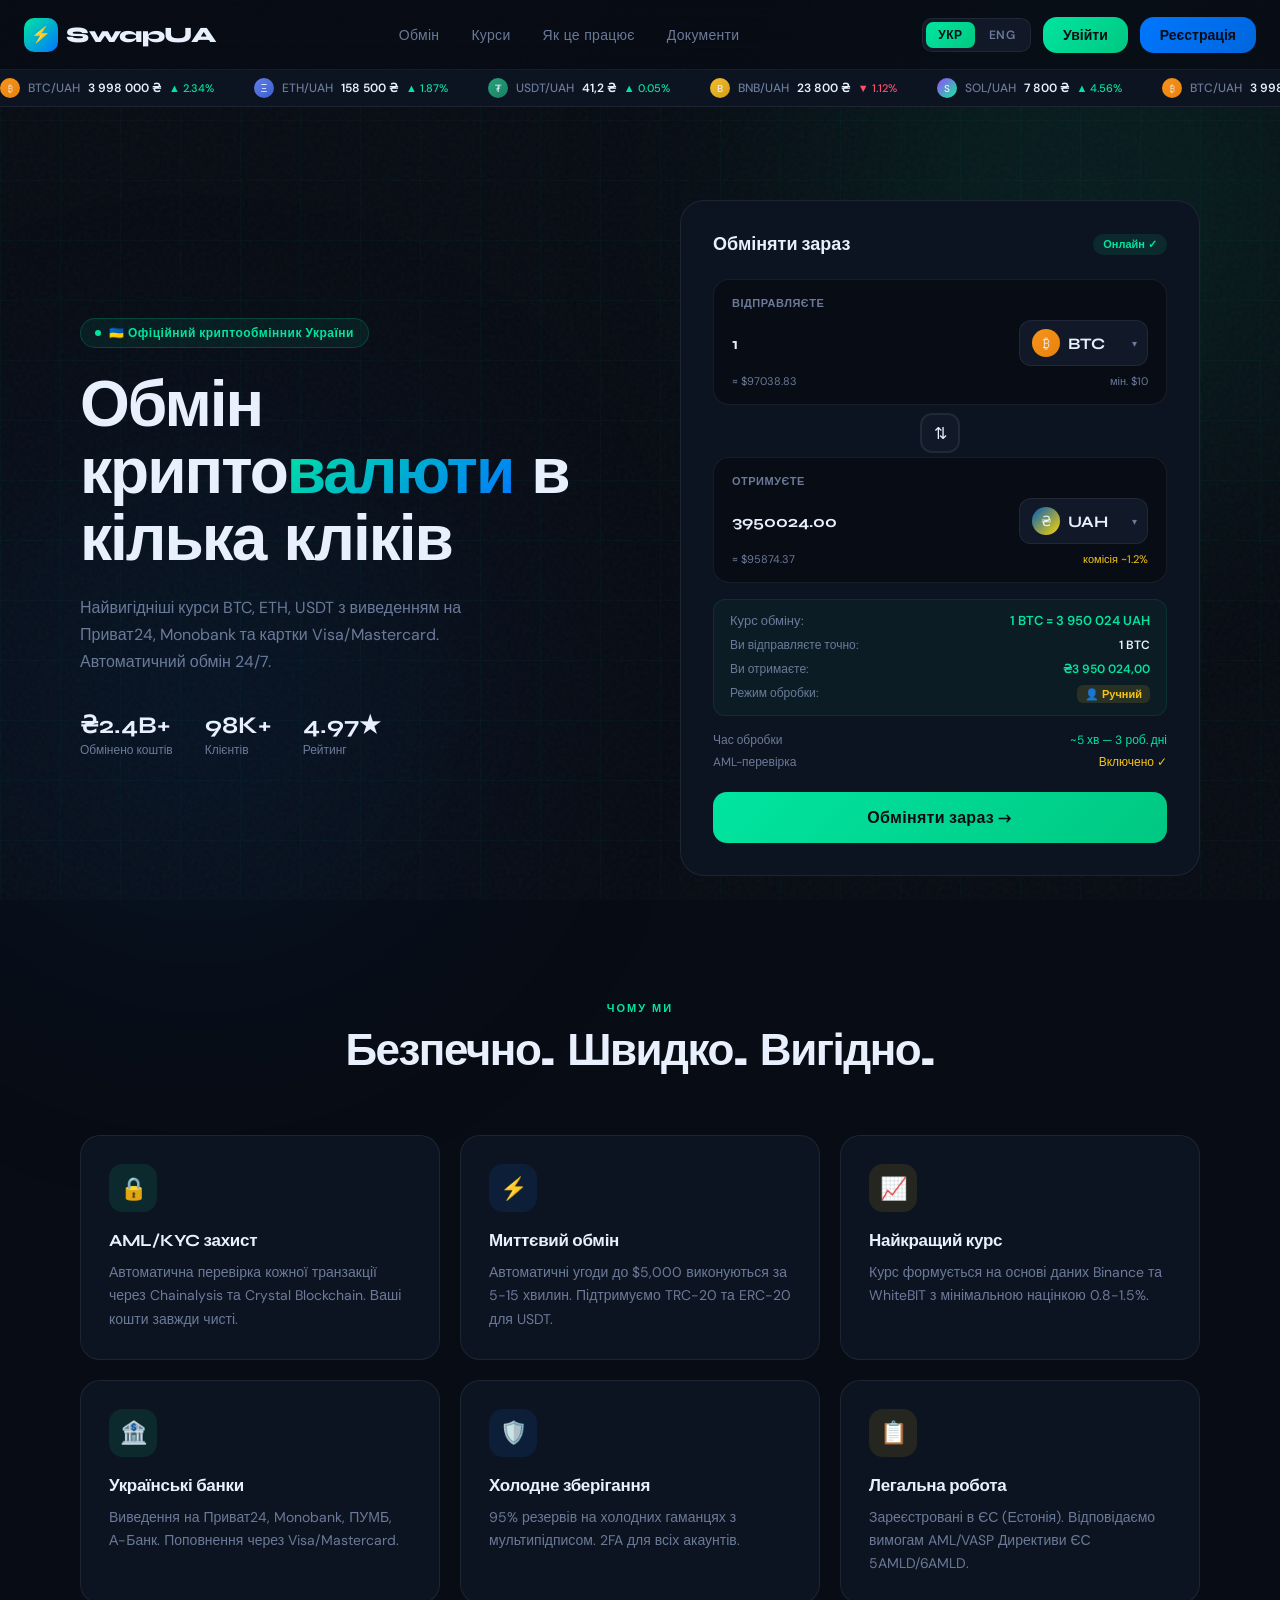
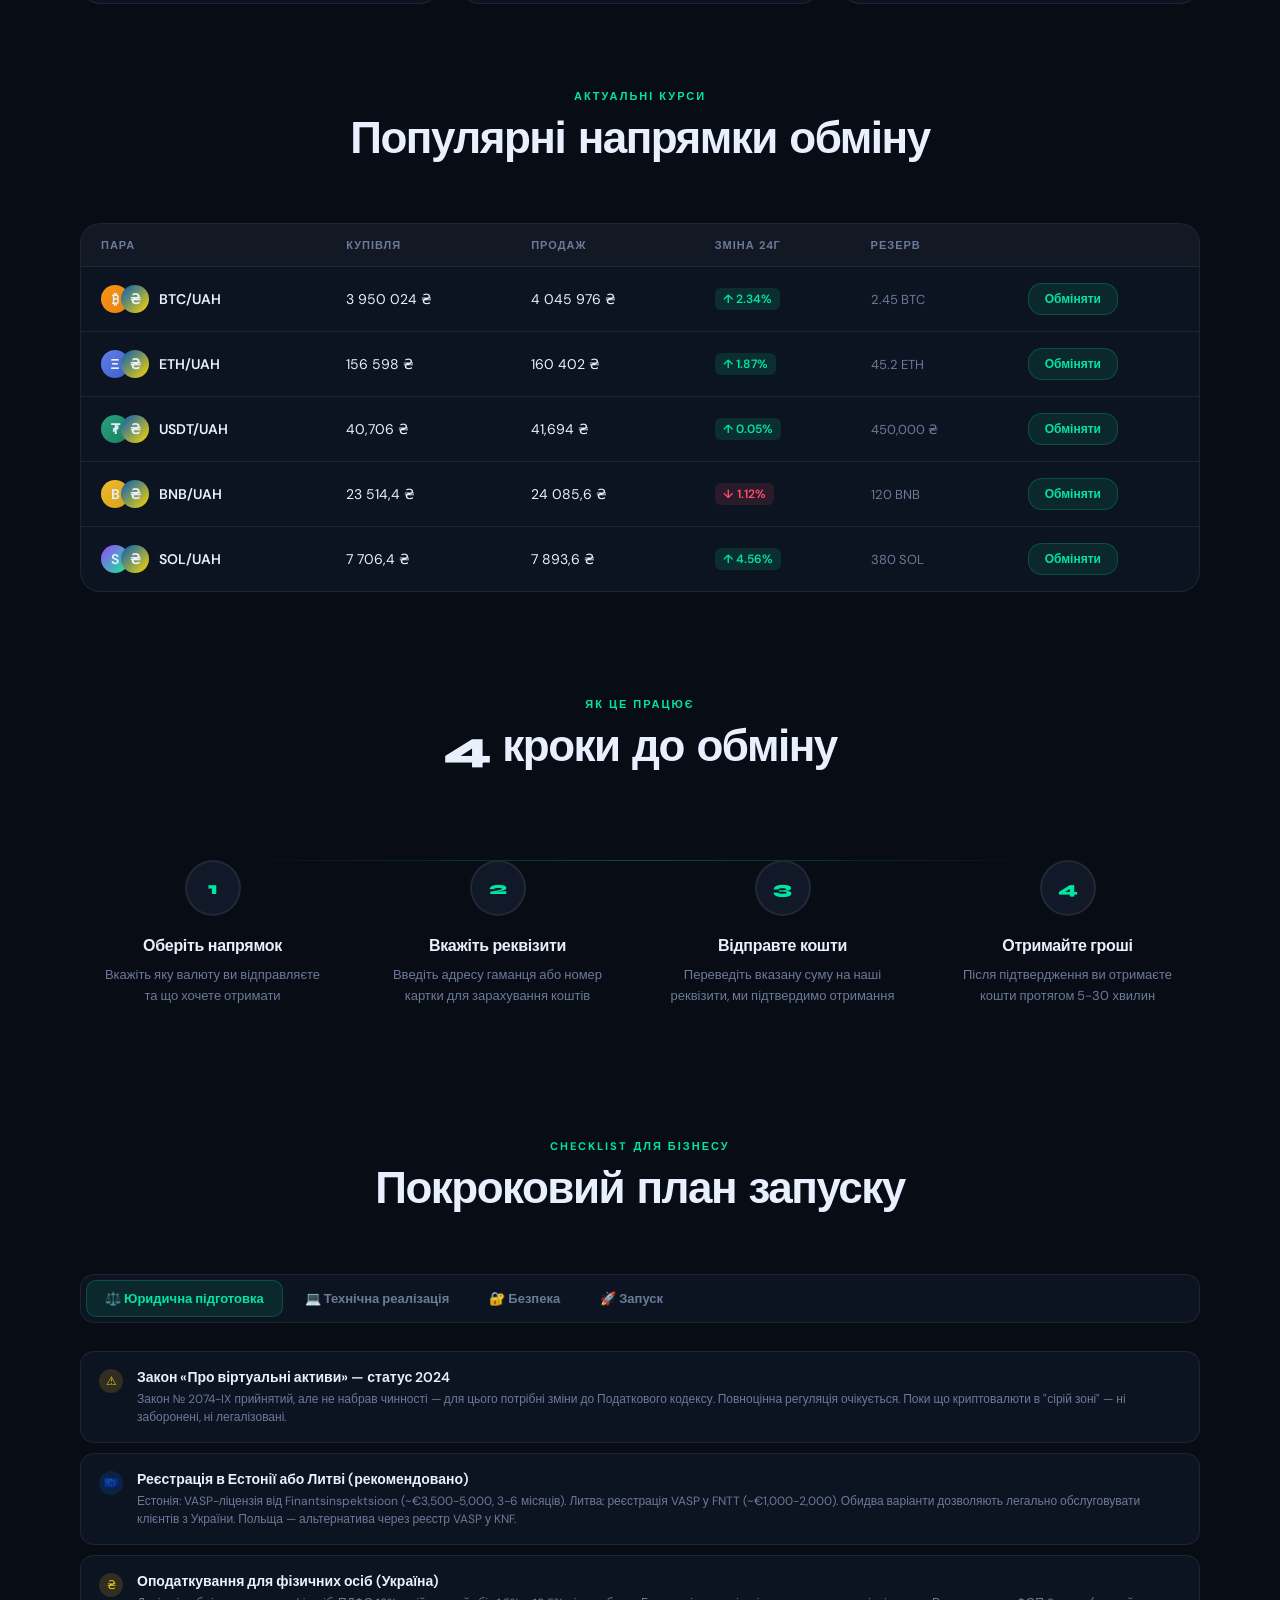
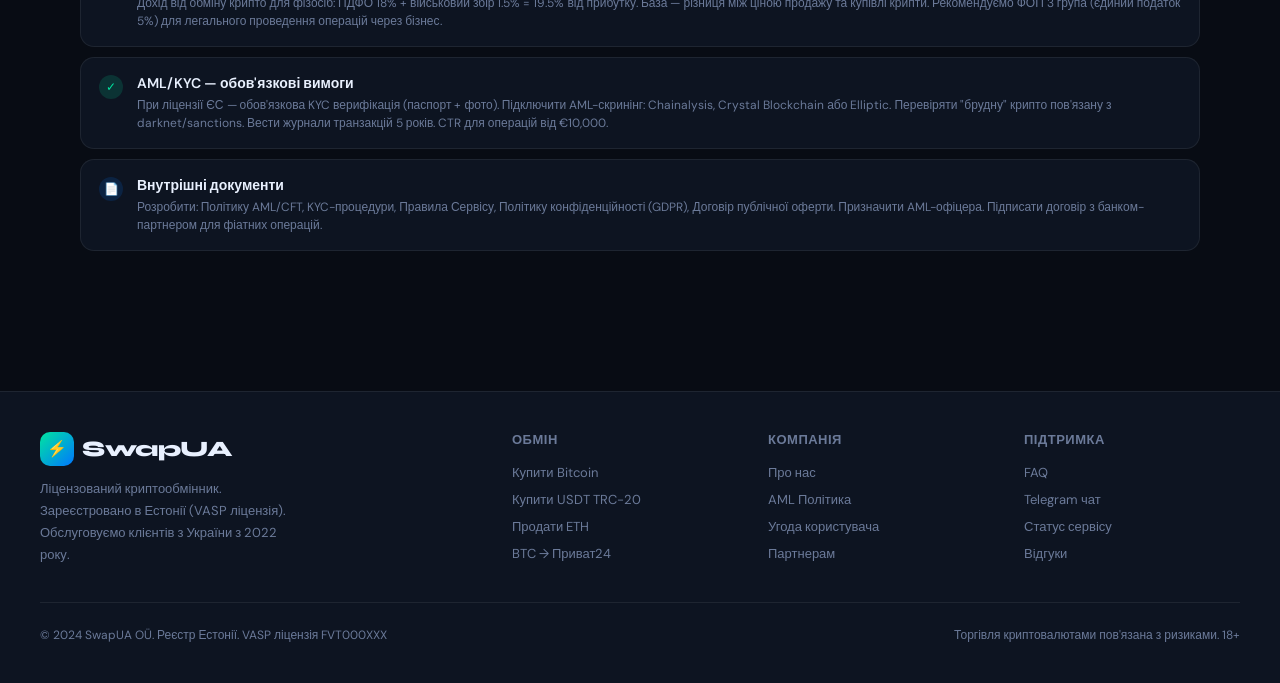
==== commit 1ef23abe: "Rename index-1.html to index.html" ====
--- a/index.html
+++ b/index.html
@@ -2,7 +2,9 @@
 <html lang="uk">
 <head>
 <meta charset="UTF-8">
-<meta name="viewport" content="width=device-width, initial-scale=1.0">
+<meta name="viewport" content="width=device-width, initial-scale=1.0, viewport-fit=cover">
+<meta name="apple-mobile-web-app-capable" content="yes">
+<meta name="apple-mobile-web-app-status-bar-style" content="black-translucent">
 <title>SwapUA — Криптообмінник</title>
 <link href="https://fonts.googleapis.com/css2?family=Syne:wght@400;600;700;800&family=DM+Sans:wght@300;400;500&display=swap" rel="stylesheet">
 <link rel="stylesheet" href="style.css">
--- a/style.css
+++ b/style.css
@@ -663,10 +663,13 @@
     border: 1px solid var(--border);
     border-radius: 20px;
     overflow: hidden;
+    overflow-x: auto;
+    -webkit-overflow-scrolling: touch;
   }
 
   .pairs-table table {
     width: 100%;
+    min-width: 480px;
     border-collapse: collapse;
   }
 
@@ -949,11 +952,14 @@
     inset: 0;
     background: rgba(0,0,0,0.75);
     backdrop-filter: blur(8px);
+    -webkit-backdrop-filter: blur(8px);
     z-index: 200;
     display: none;
     align-items: center;
     justify-content: center;
     padding: 20px;
+    /* iOS safe area */
+    padding-bottom: max(20px, env(safe-area-inset-bottom));
   }
 
   .modal-overlay.open { display: flex; animation: fadeIn 0.2s ease; }
@@ -967,6 +973,12 @@
     width: 100%;
     position: relative;
     animation: modalSlide 0.3s cubic-bezier(0.34, 1.56, 0.64, 1);
+    box-sizing: border-box;
+    /* Обмеження висоти + скрол на iOS */
+    max-height: calc(100vh - 40px);
+    max-height: calc(100dvh - 40px);
+    overflow-y: auto;
+    -webkit-overflow-scrolling: touch;
   }
 
   @keyframes modalSlide {
@@ -1087,6 +1099,92 @@
     .features-grid { grid-template-columns: 1fr; }
     .steps-grid { grid-template-columns: 1fr; }
     .footer-inner { grid-template-columns: 1fr; }
+
+    /* Header */
+    header { padding: 0 16px; height: 60px; }
+    main { padding-top: 110px; }
+
+    /* Hero */
+    .hero { padding: 30px 16px 40px; gap: 24px; }
+    .hero h1 { font-size: clamp(28px, 7vw, 38px); letter-spacing: -0.5px; }
+    .hero-desc { font-size: 14px; margin-bottom: 24px; }
+    .hero-stats { gap: 18px; }
+    .stat-val { font-size: 20px; }
+
+    /* Exchange widget */
+    .exchange-card { padding: 18px 14px; border-radius: 18px; }
+    .card-title { font-size: 15px; }
+
+    .swap-field { padding: 12px 12px; border-radius: 14px; }
+    .swap-field label { font-size: 10px; margin-bottom: 8px; }
+
+    .field-inner { gap: 6px; }
+    .field-inner input { font-size: 22px !important; }
+
+    .currency-select {
+      min-width: 86px;
+      padding: 6px 8px;
+      border-radius: 10px;
+    }
+    .currency-select select { font-size: 12px; }
+    .coin-icon { width: 22px !important; height: 22px !important; font-size: 11px !important; }
+
+    .swap-arrow { width: 36px; height: 36px; font-size: 18px; }
+
+    .rate-info { font-size: 11px; gap: 6px; }
+    .fee-row { font-size: 11px; padding: 7px 0; }
+
+    .submit-btn { padding: 14px; font-size: 14px; }
+
+    /* Features */
+    .features { padding: 20px 16px 50px; }
+    .feature-card { padding: 20px; }
+
+    /* Steps */
+    .steps-section { padding: 20px 16px 50px; }
+
+    /* Legal */
+    .legal-section { padding: 20px 16px 50px; }
+    .tab-btn { font-size: 12px; padding: 8px 10px; }
+
+    /* Footer */
+    footer { padding: 0 16px; }
+    .footer-inner { padding: 40px 0 30px; gap: 24px; }
+
+    /* Toast */
+    .toast { right: 12px; left: 12px; bottom: 16px; font-size: 13px; }
+
+    /* Модальне — sheet знизу */
+    .modal-overlay {
+      padding: 0 !important;
+      align-items: flex-end !important;
+    }
+    .modal {
+      max-width: 100% !important;
+      border-radius: 20px 20px 0 0 !important;
+      padding: 24px 20px !important;
+      max-height: 92vh !important;
+      max-height: 92dvh !important;
+    }
+
+    /* Форма заявки */
+    #order-summary-strip {
+      grid-template-columns: 1fr 1fr;
+      display: grid;
+      gap: 8px;
+      padding: 12px;
+    }
+    #order-summary-strip > div:nth-child(2) { display: none; }
+
+    /* Гаманець */
+    .wtab { font-size: 10px !important; padding: 7px 3px !important; }
+    #wtab-overview .coin-balance-row { padding: 10px 12px; }
+
+    /* Таблиця курсів */
+    .pairs-table th:nth-child(n+4),
+    .pairs-table td:nth-child(n+4) { display: none; }
+    .pairs-table td { padding: 12px 12px; font-size: 13px; }
+    .pairs-table th { padding: 10px 12px; }
   }
 
   /* Coin colors */
@@ -1096,6 +1194,190 @@
   .uah { background: linear-gradient(135deg, #005bbb, #ffd700); }
   .bnb { background: linear-gradient(135deg, #f3ba2f, #d4a017); }
   .sol { background: linear-gradient(135deg, #9945ff, #14f195); }
+
+  /* ══════════════════════════════════════════
+     iOS / MOBILE FIXES
+     ══════════════════════════════════════════ */
+
+  /* 1. Запобігаємо авто-зуму Safari при фокусі (потрібно font-size >= 16px) */
+  input, select, textarea {
+    font-size: 16px !important;
+    -webkit-text-size-adjust: 100%;
+  }
+
+  /* 2. Прибираємо нативні стилі iOS на всіх inputs і select */
+  input,
+  select,
+  textarea,
+  button {
+    -webkit-appearance: none;
+    -moz-appearance: none;
+    appearance: none;
+    border-radius: 0;
+  }
+
+  /* 3. Повертаємо потрібний border-radius після скидання */
+  .field-inner input,
+  .form-group input {
+    border-radius: 12px;
+    -webkit-appearance: none;
+    appearance: none;
+  }
+
+  .currency-select select {
+    -webkit-appearance: none;
+    appearance: none;
+    border-radius: 0;
+  }
+
+  .submit-btn,
+  .btn-primary,
+  .btn-sm {
+    border-radius: 14px;
+    -webkit-appearance: none;
+    appearance: none;
+  }
+
+  /* 4. box-sizing для всіх інпутів в модалках */
+  input[type="text"],
+  input[type="email"],
+  input[type="password"],
+  input[type="number"],
+  input[type="tel"] {
+    box-sizing: border-box;
+    width: 100%;
+    max-width: 100%;
+  }
+
+  /* 5. Safe area для iPhone з «чубчиком» (notch / Dynamic Island) */
+  header {
+    padding-left: max(24px, env(safe-area-inset-left));
+    padding-right: max(24px, env(safe-area-inset-right));
+  }
+
+  .toast {
+    bottom: max(30px, env(safe-area-inset-bottom));
+    right: max(30px, env(safe-area-inset-right));
+  }
+
+  /* 6. Фіксуємо field-inner на мобільних — рівні поля */
+  @media (max-width: 480px) {
+    .field-inner {
+      flex-wrap: nowrap;
+      gap: 8px;
+    }
+
+    .field-inner input {
+      font-size: 22px !important;
+      min-width: 0;
+      flex: 1;
+    }
+
+    .currency-select {
+      min-width: 90px;
+      flex-shrink: 0;
+      padding: 6px 8px;
+    }
+
+    .currency-select select {
+      font-size: 13px;
+      padding-right: 14px;
+    }
+
+    .swap-field {
+      padding: 12px 14px;
+    }
+
+    .exchange-card {
+      padding: 20px 16px;
+    }
+
+    .hero {
+      padding: 40px 16px 40px;
+      gap: 32px;
+    }
+
+    .hero h1 {
+      font-size: 32px;
+      letter-spacing: -1px;
+    }
+
+    .hero-stats {
+      gap: 20px;
+      flex-wrap: wrap;
+    }
+
+    .rate-info {
+      font-size: 12px;
+    }
+
+    .fee-row {
+      font-size: 12px;
+    }
+
+    /* Модальне вікно на весь екран на мобільних */
+    .modal {
+      width: 100%;
+      max-width: 100% !important;
+      min-height: 100%;
+      border-radius: 20px 20px 0 0 !important;
+      margin: auto 0 0 0;
+    }
+
+    .modal-overlay {
+      align-items: flex-end !important;
+    }
+
+    /* Таблиця курсів — приховуємо резерв */
+    .pairs-table th:last-child,
+    .pairs-table td:last-child {
+      display: none;
+    }
+
+    /* Тікер — менший шрифт */
+    .ticker-item {
+      gap: 6px;
+      padding: 0 12px;
+    }
+
+    /* Форма заявки */
+    #order-summary-strip {
+      gap: 6px;
+    }
+
+    /* Гаманець — табки */
+    .wtab {
+      font-size: 10px !important;
+      padding: 7px 4px !important;
+    }
+  }
+
+  /* 7. Запобігаємо горизонтальному скролу */
+  html, body {
+    overflow-x: hidden;
+    max-width: 100vw;
+  }
+
+  /* 8. Плавний скрол на iOS */
+  html {
+    -webkit-overflow-scrolling: touch;
+    scroll-behavior: smooth;
+  }
+
+  /* 9. Виправляємо select — iOS ховає стрілку, додаємо свою */
+  .currency-select {
+    -webkit-tap-highlight-color: transparent;
+  }
+
+  /* 10. Прибираємо жовте автозаповнення Safari */
+  input:-webkit-autofill,
+  input:-webkit-autofill:hover,
+  input:-webkit-autofill:focus {
+    -webkit-box-shadow: 0 0 0px 1000px var(--bg) inset !important;
+    -webkit-text-fill-color: var(--text) !important;
+    caret-color: var(--text);
+    transition: background-color 5000s ease-in-out 0s;
+  }
 
 /* === Wallet & Modal Styles === */
 /* Wallet tab styles */
@@ -1191,4 +1473,4 @@
   padding: 3px 8px; border-radius: 6px; text-transform: uppercase;
 }
 .badge-admin { background: rgba(255,77,109,0.15); color: #ff4d6d; }
-.badge-user  { background: rgba(0,229,160,0.12); color: var(--accent); }+.badge-user  { background: rgba(0,229,160,0.12); color: var(--accent); }
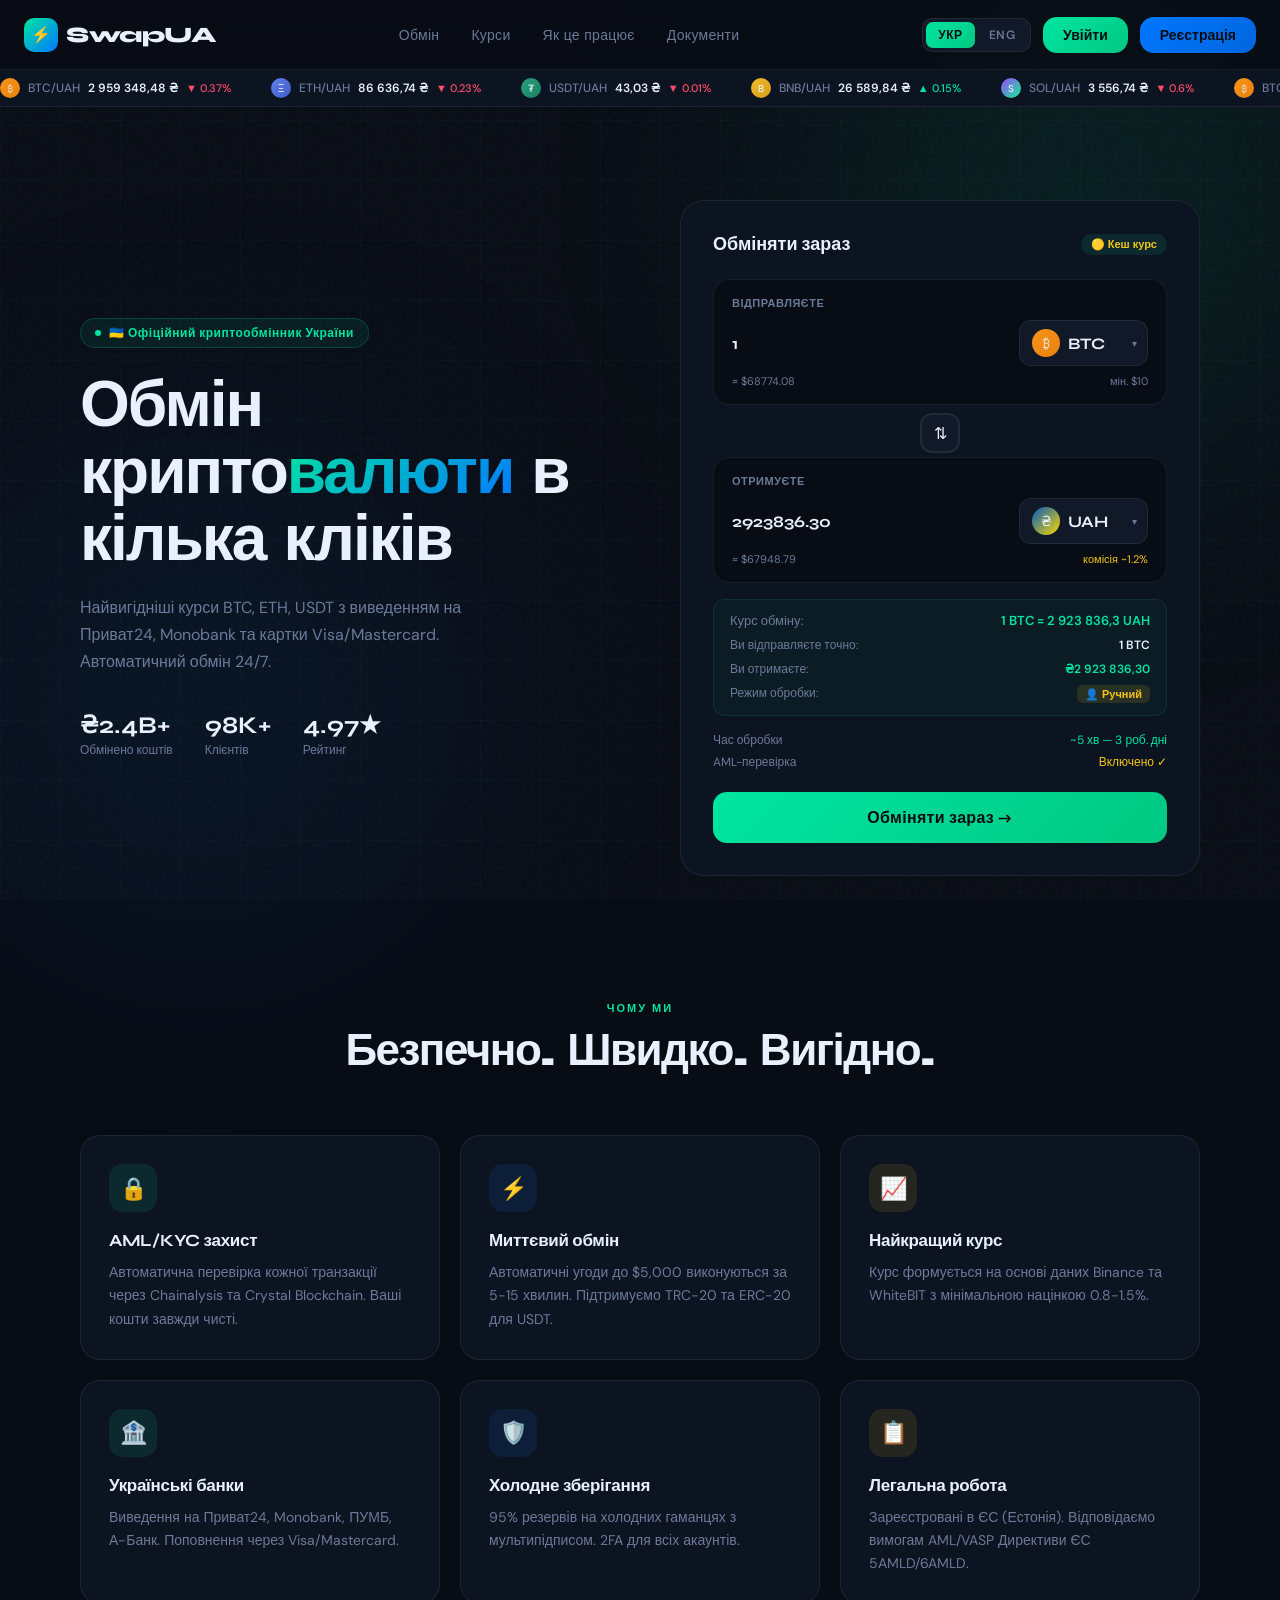
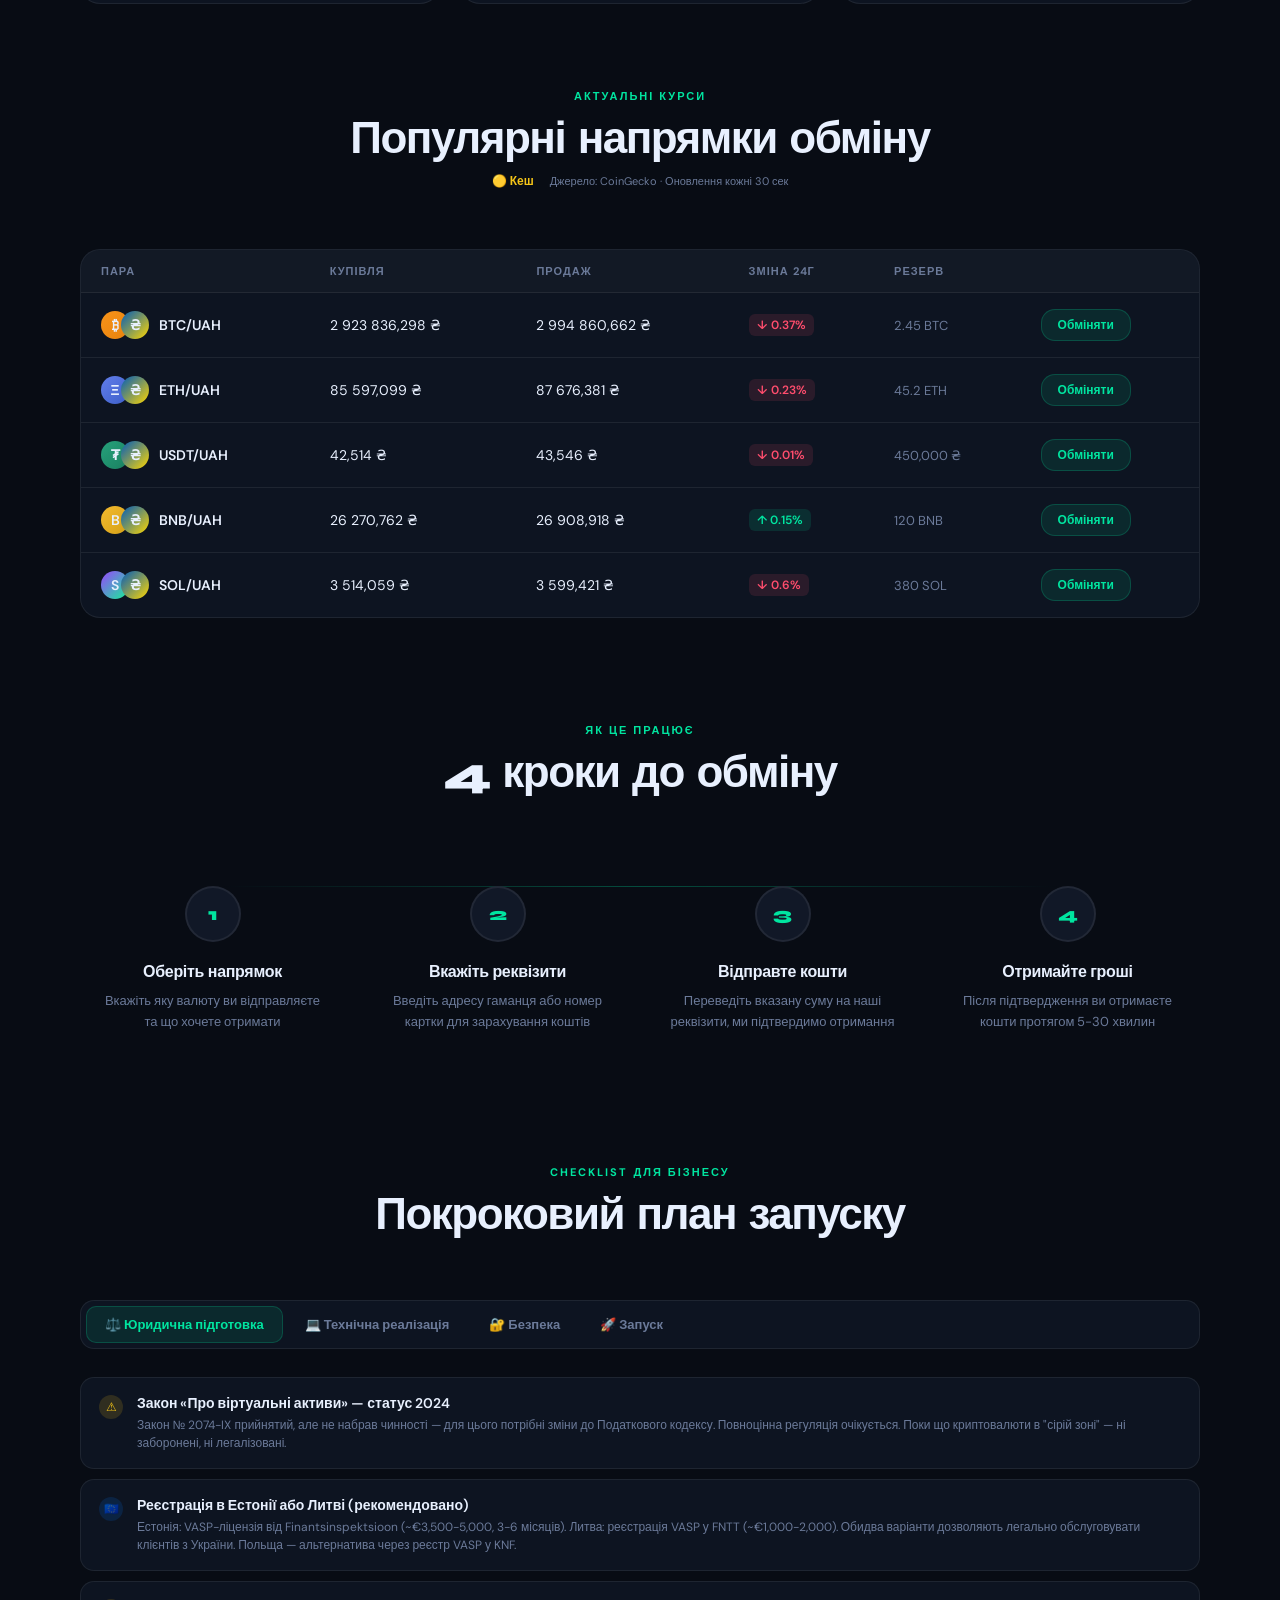
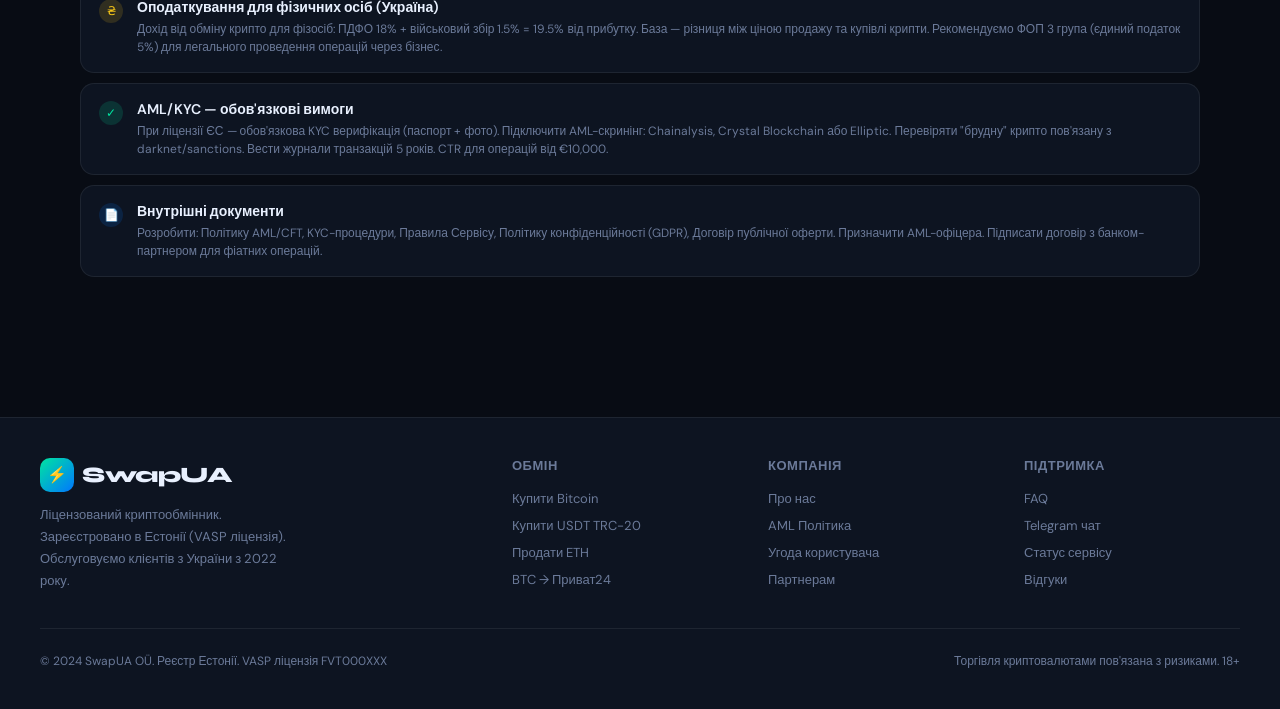
==== commit a1cd3767: "Update index.html" ====
--- a/index.html
+++ b/index.html
@@ -83,7 +83,7 @@
     <div class="exchange-card" id="exchange-widget">
       <div class="card-title">
         <span data-i18n="widget_title">Обміняти зараз</span>
-        <span class="card-badge" data-i18n="widget_badge">Онлайн ✓</span>
+        <span class="card-badge" id="widget-rate-badge">⏳ Завантаження курсу...</span>
       </div>
 
       <div class="swap-field">
@@ -139,7 +139,7 @@
       <div class="rate-info" style="flex-direction:column;gap:8px;align-items:stretch">
         <div style="display:flex;justify-content:space-between;align-items:center">
           <span class="rate-label" data-i18n="rate_label">Курс обміну:</span>
-          <span class="rate-val" id="rateDisplay">1 BTC = 3,998,000 UAH</span>
+          <span class="rate-val" id="rateDisplay">1 BTC = 2 959 900 UAH</span>
         </div>
         <div style="display:flex;justify-content:space-between;font-size:12px">
           <span style="color:var(--muted)">Ви відправляєте точно:</span>
@@ -207,6 +207,10 @@
     <div class="section-header">
       <div class="section-tag" data-i18n="rates_tag">Актуальні курси</div>
       <h2 data-i18n="rates_title">Популярні напрямки обміну</h2>
+      <div style="display:flex;align-items:center;justify-content:center;gap:16px;margin-top:10px;flex-wrap:wrap">
+        <span id="rate-status" style="font-size:12px;font-weight:600;color:var(--muted);transition:color 0.3s">⏳ Завантаження...</span>
+        <span style="font-size:11px;color:var(--muted)">Джерело: CoinGecko · Оновлення кожні 30 сек</span>
+      </div>
     </div>
     <div class="pairs-table">
       <table>
